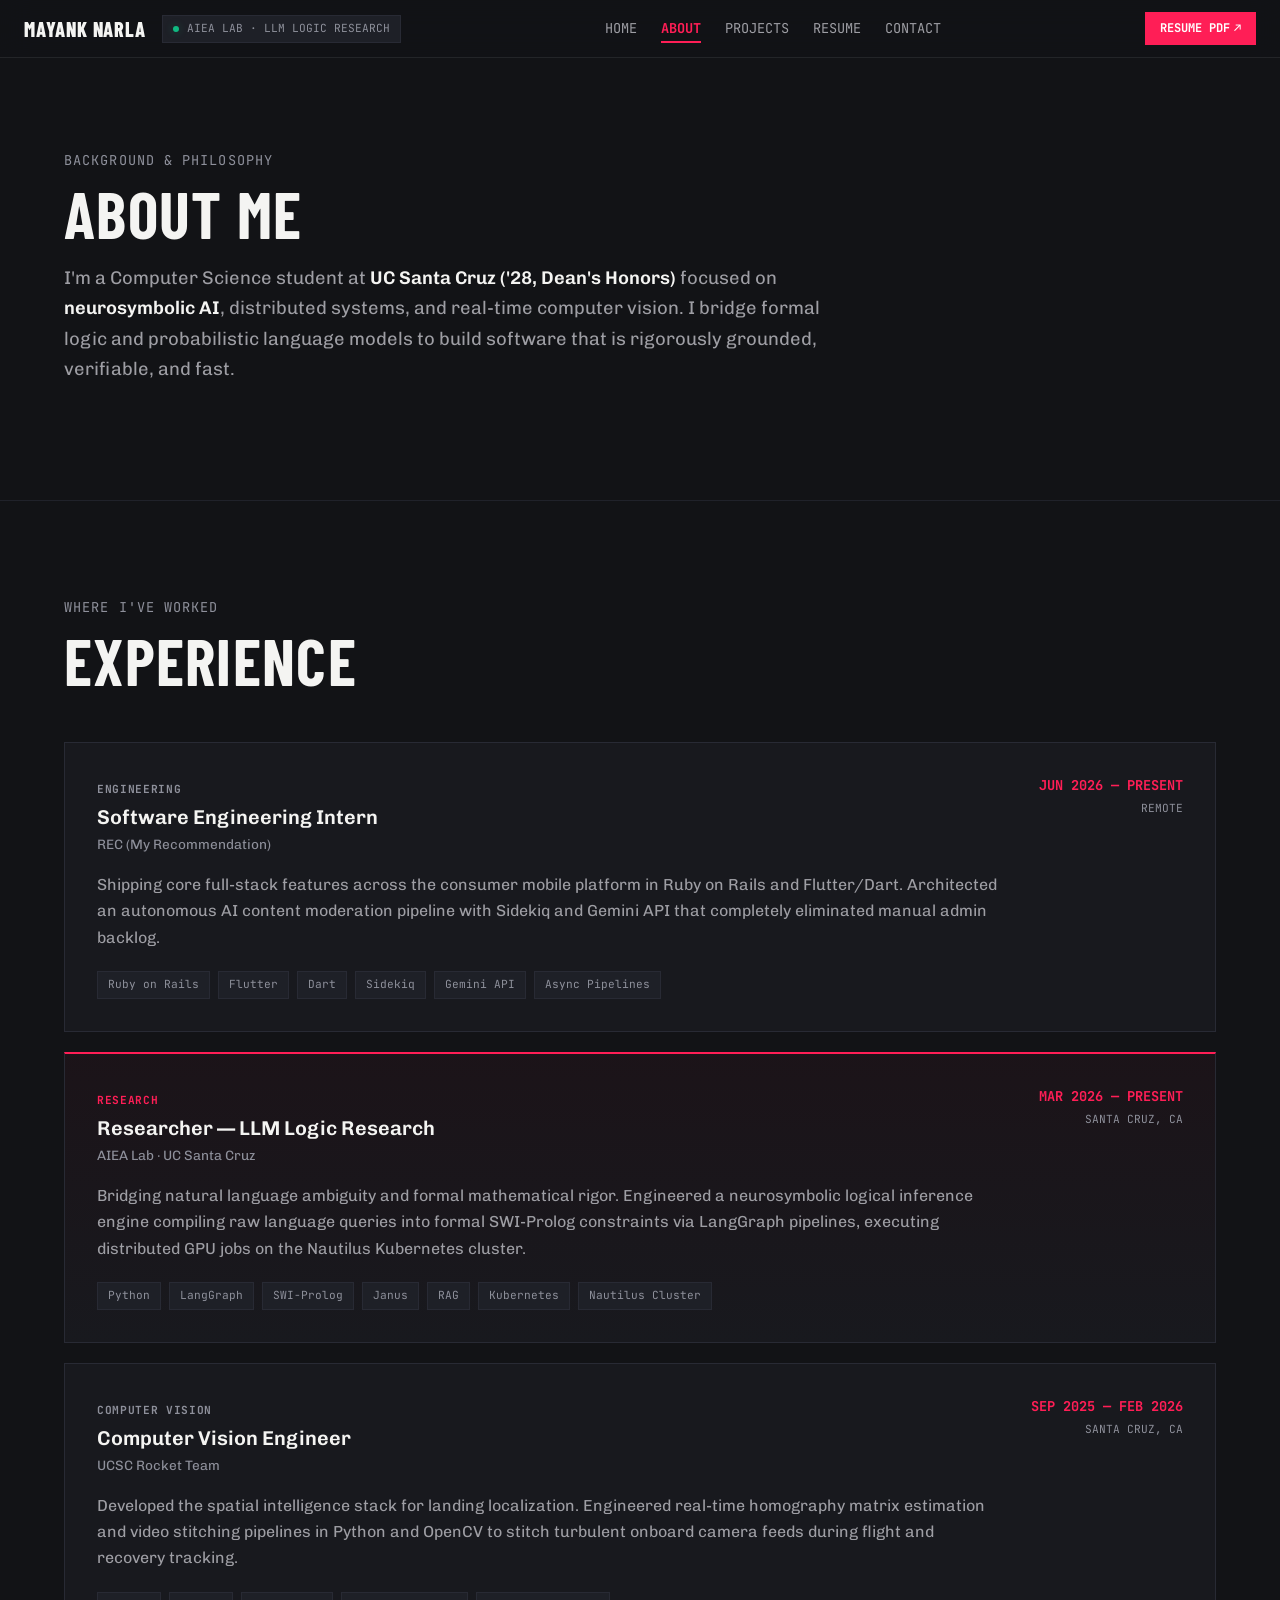
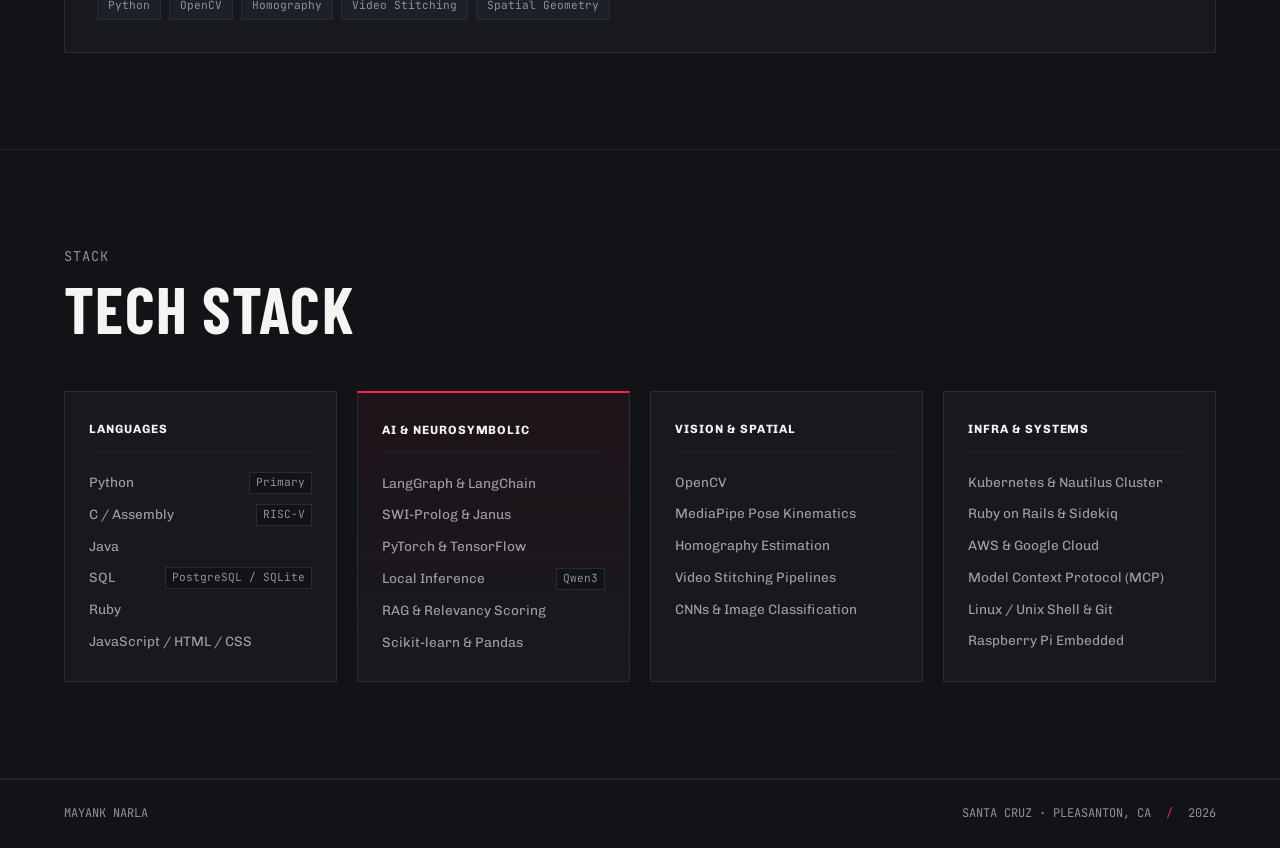
==== about.html @ db95101a "feat(navigation): implement smooth multi-page architecture with dedicated routes and transitions" ====
<!DOCTYPE html>
<html lang="en">
<head>
  <meta charset="UTF-8">
  <meta name="viewport" content="width=device-width, initial-scale=1.0">
  <title>About — Mayank Narla</title>
  <meta name="description" content="Background, engineering experience, and technical skills of Mayank Narla. UC Santa Cruz Computer Science researcher building neurosymbolic AI and systems.">
  <meta name="theme-color" content="#121316">
  
  <link rel="preconnect" href="https://fonts.googleapis.com">
  <link rel="preconnect" href="https://fonts.gstatic.com" crossorigin>
  <link href="https://fonts.googleapis.com/css2?family=Barlow+Condensed:ital,wght@0,600;0,700;0,800;0,900;1,700;1,800&family=Chivo:wght@300;400;500;600;700&family=JetBrains+Mono:wght@400;500;600;700&display=swap" rel="stylesheet">
  
  <link rel="stylesheet" href="css/main.css">
</head>
<body class="telemetry-theme">
  <!-- Custom Kinetic Cursor -->
  <div id="cursor-tracker" class="cursor-tracker" aria-hidden="true">
    <span class="cursor-crosshair">•</span>
    <span class="cursor-label"></span>
  </div>

  <!-- Header HUD -->
  <header id="telemetry-hud" class="telemetry-hud">
    <div class="hud-progress-line" id="scroll-progress-line"></div>
    <div class="hud-container">
      <div class="hud-left">
        <a href="index.html" class="hud-brand" aria-label="Mayank Narla Home">
          <span class="hud-name">MAYANK NARLA</span>
        </a>
        <div class="hud-status-badge">
          <span class="status-dot"></span>
          <span class="status-text">AIEA LAB · LLM LOGIC RESEARCH</span>
        </div>
      </div>

      <nav class="hud-nav" aria-label="Main Navigation">
        <a href="index.html" class="hud-link">HOME</a>
        <a href="about.html" class="hud-link active">ABOUT</a>
        <a href="projects.html" class="hud-link">PROJECTS</a>
        <a href="resume.html" class="hud-link">RESUME</a>
        <a href="contact.html" class="hud-link">CONTACT</a>
      </nav>

      <div class="hud-right">
        <a href="Mayank_Narla_Resume.pdf" target="_blank" rel="noopener noreferrer" class="hud-cta-btn" id="resume-quick-btn">
          RESUME PDF <span class="btn-arrow">↗</span>
        </a>
      </div>
    </div>
  </header>

  <main id="main-content">
    <!-- About Intro Section -->
    <section class="section hero-section">
      <div class="container">
        <div class="section-meta">
          <span class="section-category">BACKGROUND & PHILOSOPHY</span>
        </div>
        <h1 class="section-title">ABOUT ME</h1>
        <p class="hero-statement" style="max-width: 800px; margin-top: 16px;">
          I'm a Computer Science student at <strong>UC Santa Cruz ('28, Dean's Honors)</strong> focused on <strong>neurosymbolic AI</strong>, distributed systems, and real-time computer vision. I bridge formal logic and probabilistic language models to build software that is rigorously grounded, verifiable, and fast.
        </p>
      </div>
    </section>

    <!-- Experience Section -->
    <section class="section experience-section">
      <div class="container">
        <div class="section-header">
          <div class="section-meta">
            <span class="section-category">WHERE I'VE WORKED</span>
          </div>
          <h2 class="section-title">EXPERIENCE</h2>
        </div>

        <div class="experience-list">
          <!-- Item 1: REC -->
          <article class="exp-card">
            <div class="exp-header">
              <div class="exp-role-wrap">
                <span class="exp-tag">ENGINEERING</span>
                <h3 class="exp-role">Software Engineering Intern</h3>
                <div class="exp-company">REC (My Recommendation)</div>
              </div>
              <div class="exp-period">
                <span class="exp-date">JUN 2026 — PRESENT</span>
                <span class="exp-loc">REMOTE</span>
              </div>
            </div>
            <div class="exp-body">
              <p class="exp-human-summary">
                Shipping core full-stack features across the consumer mobile platform in Ruby on Rails and Flutter/Dart. Architected an autonomous AI content moderation pipeline with Sidekiq and Gemini API that completely eliminated manual admin backlog.
              </p>
              <div class="exp-stack">
                <span class="stack-badge">Ruby on Rails</span>
                <span class="stack-badge">Flutter</span>
                <span class="stack-badge">Dart</span>
                <span class="stack-badge">Sidekiq</span>
                <span class="stack-badge">Gemini API</span>
                <span class="stack-badge">Async Pipelines</span>
              </div>
            </div>
          </article>

          <!-- Item 2: AIEA Lab -->
          <article class="exp-card highlight-card">
            <div class="exp-header">
              <div class="exp-role-wrap">
                <span class="exp-tag accent-tag">RESEARCH</span>
                <h3 class="exp-role">Researcher — LLM Logic Research</h3>
                <div class="exp-company">AIEA Lab · UC Santa Cruz</div>
              </div>
              <div class="exp-period">
                <span class="exp-date">MAR 2026 — PRESENT</span>
                <span class="exp-loc">SANTA CRUZ, CA</span>
              </div>
            </div>
            <div class="exp-body">
              <p class="exp-human-summary">
                Bridging natural language ambiguity and formal mathematical rigor. Engineered a neurosymbolic logical inference engine compiling raw language queries into formal SWI-Prolog constraints via LangGraph pipelines, executing distributed GPU jobs on the Nautilus Kubernetes cluster.
              </p>
              <div class="exp-stack">
                <span class="stack-badge">Python</span>
                <span class="stack-badge">LangGraph</span>
                <span class="stack-badge">SWI-Prolog</span>
                <span class="stack-badge">Janus</span>
                <span class="stack-badge">RAG</span>
                <span class="stack-badge">Kubernetes</span>
                <span class="stack-badge">Nautilus Cluster</span>
              </div>
            </div>
          </article>

          <!-- Item 3: Rocket Team -->
          <article class="exp-card">
            <div class="exp-header">
              <div class="exp-role-wrap">
                <span class="exp-tag">COMPUTER VISION</span>
                <h3 class="exp-role">Computer Vision Engineer</h3>
                <div class="exp-company">UCSC Rocket Team</div>
              </div>
              <div class="exp-period">
                <span class="exp-date">SEP 2025 — FEB 2026</span>
                <span class="exp-loc">SANTA CRUZ, CA</span>
              </div>
            </div>
            <div class="exp-body">
              <p class="exp-human-summary">
                Developed the spatial intelligence stack for landing localization. Engineered real-time homography matrix estimation and video stitching pipelines in Python and OpenCV to stitch turbulent onboard camera feeds during flight and recovery tracking.
              </p>
              <div class="exp-stack">
                <span class="stack-badge">Python</span>
                <span class="stack-badge">OpenCV</span>
                <span class="stack-badge">Homography</span>
                <span class="stack-badge">Video Stitching</span>
                <span class="stack-badge">Spatial Geometry</span>
              </div>
            </div>
          </article>
        </div>
      </div>
    </section>

    <!-- Tech Stack Section -->
    <section class="section skills-section">
      <div class="container">
        <div class="section-header">
          <div class="section-meta">
            <span class="section-category">STACK</span>
          </div>
          <h2 class="section-title">TECH STACK</h2>
        </div>

        <div class="skills-matrix-grid">
          <!-- Col 1: Core Languages -->
          <div class="matrix-card">
            <div class="matrix-card-header">
              <h3>LANGUAGES</h3>
            </div>
            <ul class="matrix-list">
              <li>Python <span class="skill-lvl">Primary</span></li>
              <li>C / Assembly <span class="skill-lvl">RISC-V</span></li>
              <li>Java</li>
              <li>SQL <span class="skill-lvl">PostgreSQL / SQLite</span></li>
              <li>Ruby</li>
              <li>JavaScript / HTML / CSS</li>
            </ul>
          </div>

          <!-- Col 2: AI, Logic & Agents -->
          <div class="matrix-card highlight-matrix">
            <div class="matrix-card-header">
              <h3>AI & NEUROSYMBOLIC</h3>
            </div>
            <ul class="matrix-list">
              <li>LangGraph & LangChain</li>
              <li>SWI-Prolog & Janus</li>
              <li>PyTorch & TensorFlow</li>
              <li>Local Inference <span class="skill-lvl">Qwen3</span></li>
              <li>RAG & Relevancy Scoring</li>
              <li>Scikit-learn & Pandas</li>
            </ul>
          </div>

          <!-- Col 3: Vision & Spatial -->
          <div class="matrix-card">
            <div class="matrix-card-header">
              <h3>VISION & SPATIAL</h3>
            </div>
            <ul class="matrix-list">
              <li>OpenCV</li>
              <li>MediaPipe Pose Kinematics</li>
              <li>Homography Estimation</li>
              <li>Video Stitching Pipelines</li>
              <li>CNNs & Image Classification</li>
            </ul>
          </div>

          <!-- Col 4: Infra & Distributed Systems -->
          <div class="matrix-card">
            <div class="matrix-card-header">
              <h3>INFRA & SYSTEMS</h3>
            </div>
            <ul class="matrix-list">
              <li>Kubernetes & Nautilus Cluster</li>
              <li>Ruby on Rails & Sidekiq</li>
              <li>AWS & Google Cloud</li>
              <li>Model Context Protocol (MCP)</li>
              <li>Linux / Unix Shell & Git</li>
              <li>Raspberry Pi Embedded</li>
            </ul>
          </div>
        </div>
      </div>
    </section>
  </main>

  <!-- Footer -->
  <footer class="hud-footer">
    <div class="container footer-content">
      <div class="footer-left">
        <span>MAYANK NARLA</span>
      </div>
      <div class="footer-right">
        <span>SANTA CRUZ · PLEASANTON, CA</span>
        <span class="footer-sep">/</span>
        <span>2026</span>
      </div>
    </div>
  </footer>

  <script type="module" src="js/main.js"></script>
</body>
</html>
---- css/main.css ----
/* ==========================================================================
   MAIN STYLESHEET ENTRY POINT
   Aggregates modular subsystems
   ========================================================================== */

@import url('variables.css');
@import url('base.css');
@import url('hud.css');
@import url('components.css');
@import url('sections.css');
@import url('responsive.css');
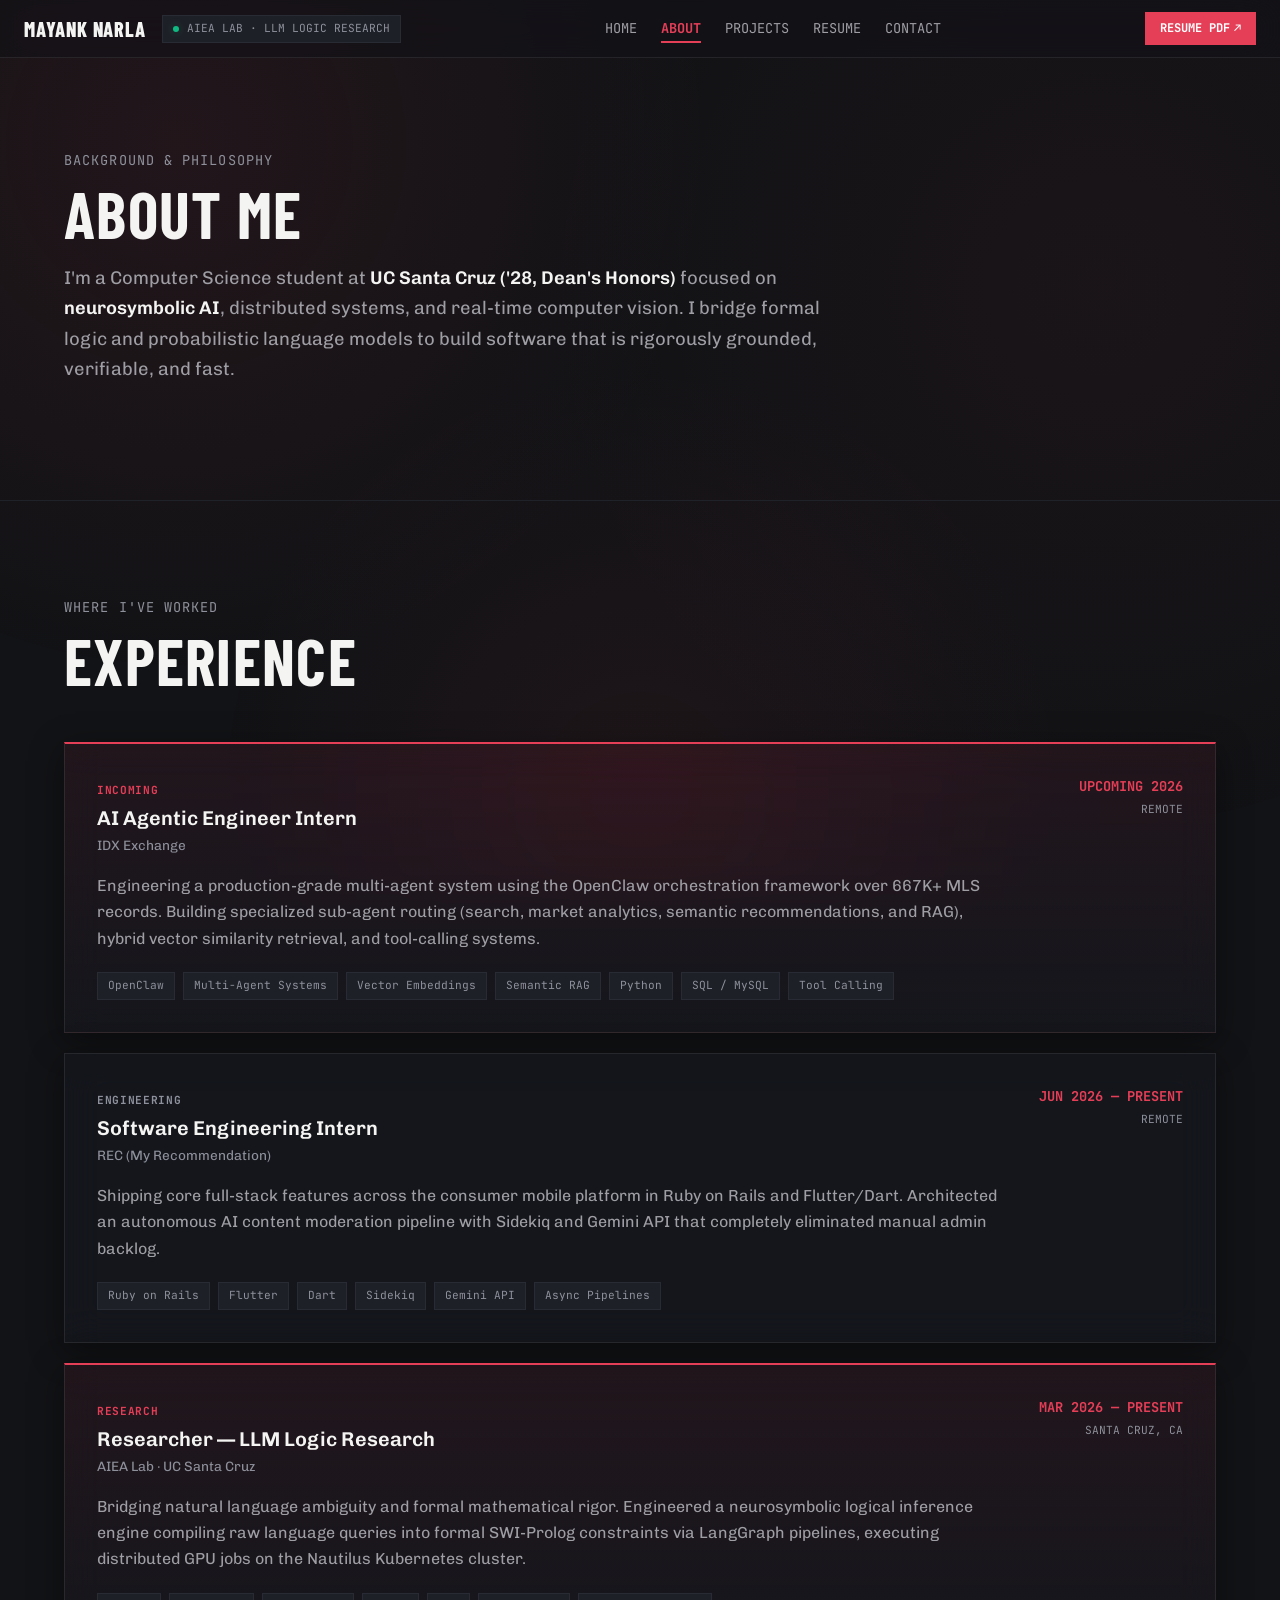
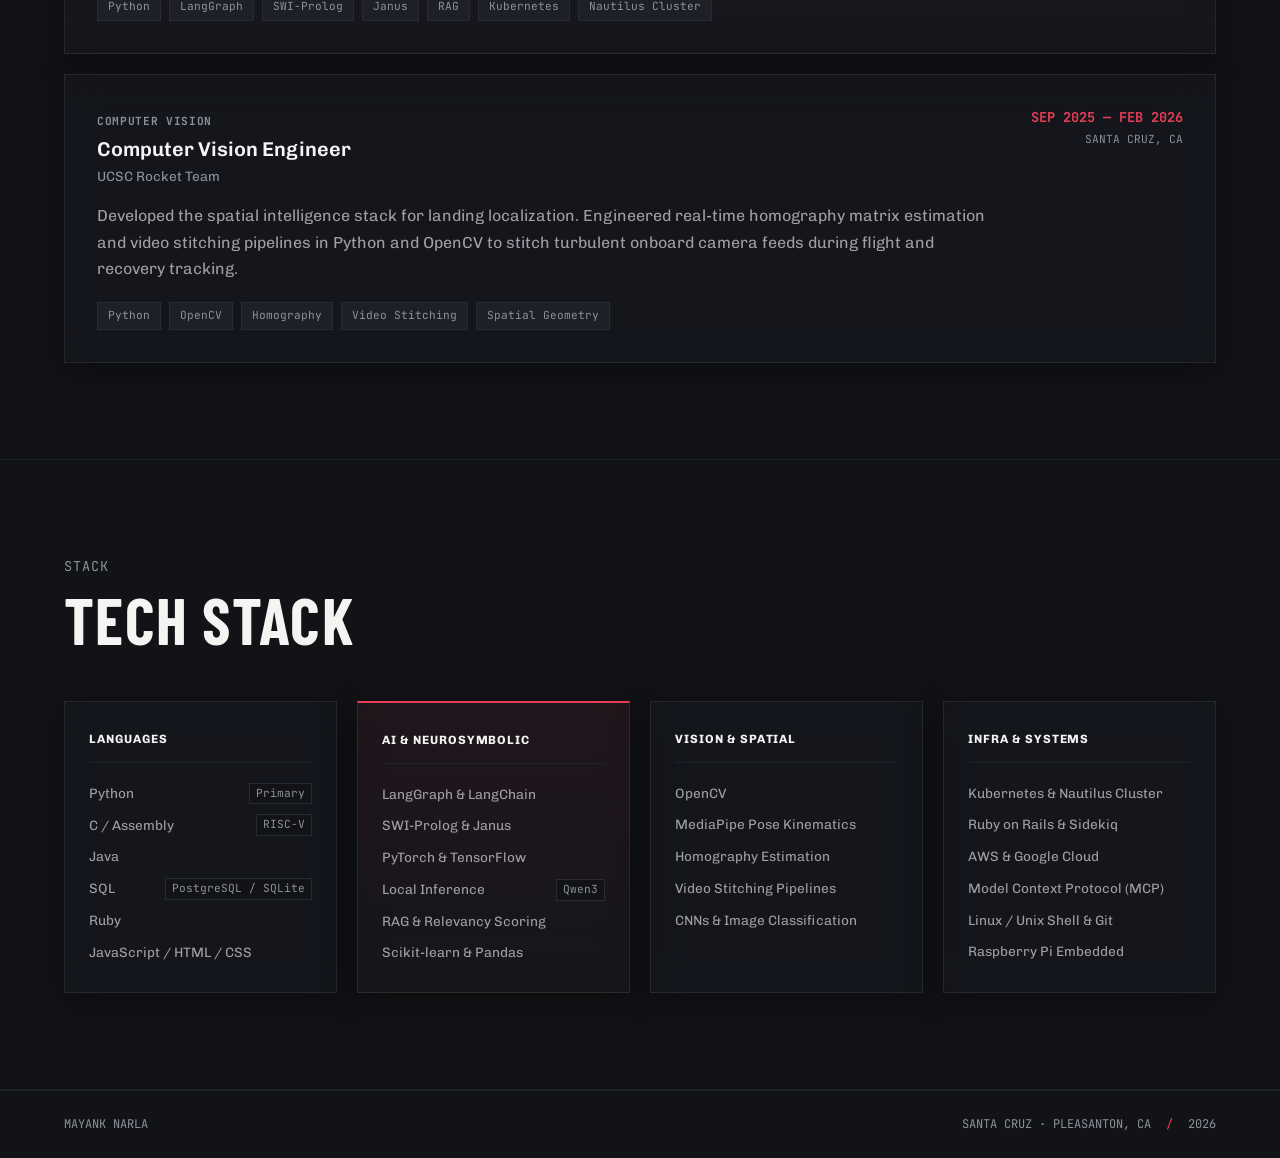
==== commit 0ca4b417: "feat(experience): add IDXExchange Agentic AI Engineer role and update ticker concepts" ====
--- a/about.html
+++ b/about.html
@@ -75,6 +75,35 @@
         </div>
 
         <div class="experience-list">
+          <!-- Item 0: IDX Exchange -->
+          <article class="exp-card highlight-card">
+            <div class="exp-header">
+              <div class="exp-role-wrap">
+                <span class="exp-tag accent-tag">INCOMING</span>
+                <h3 class="exp-role">AI Agentic Engineer Intern</h3>
+                <div class="exp-company">IDX Exchange</div>
+              </div>
+              <div class="exp-period">
+                <span class="exp-date">UPCOMING 2026</span>
+                <span class="exp-loc">REMOTE</span>
+              </div>
+            </div>
+            <div class="exp-body">
+              <p class="exp-human-summary">
+                Engineering a production-grade multi-agent system using the OpenClaw orchestration framework over 667K+ MLS records. Building specialized sub-agent routing (search, market analytics, semantic recommendations, and RAG), hybrid vector similarity retrieval, and tool-calling systems.
+              </p>
+              <div class="exp-stack">
+                <span class="stack-badge">OpenClaw</span>
+                <span class="stack-badge">Multi-Agent Systems</span>
+                <span class="stack-badge">Vector Embeddings</span>
+                <span class="stack-badge">Semantic RAG</span>
+                <span class="stack-badge">Python</span>
+                <span class="stack-badge">SQL / MySQL</span>
+                <span class="stack-badge">Tool Calling</span>
+              </div>
+            </div>
+          </article>
+
           <!-- Item 1: REC -->
           <article class="exp-card">
             <div class="exp-header">
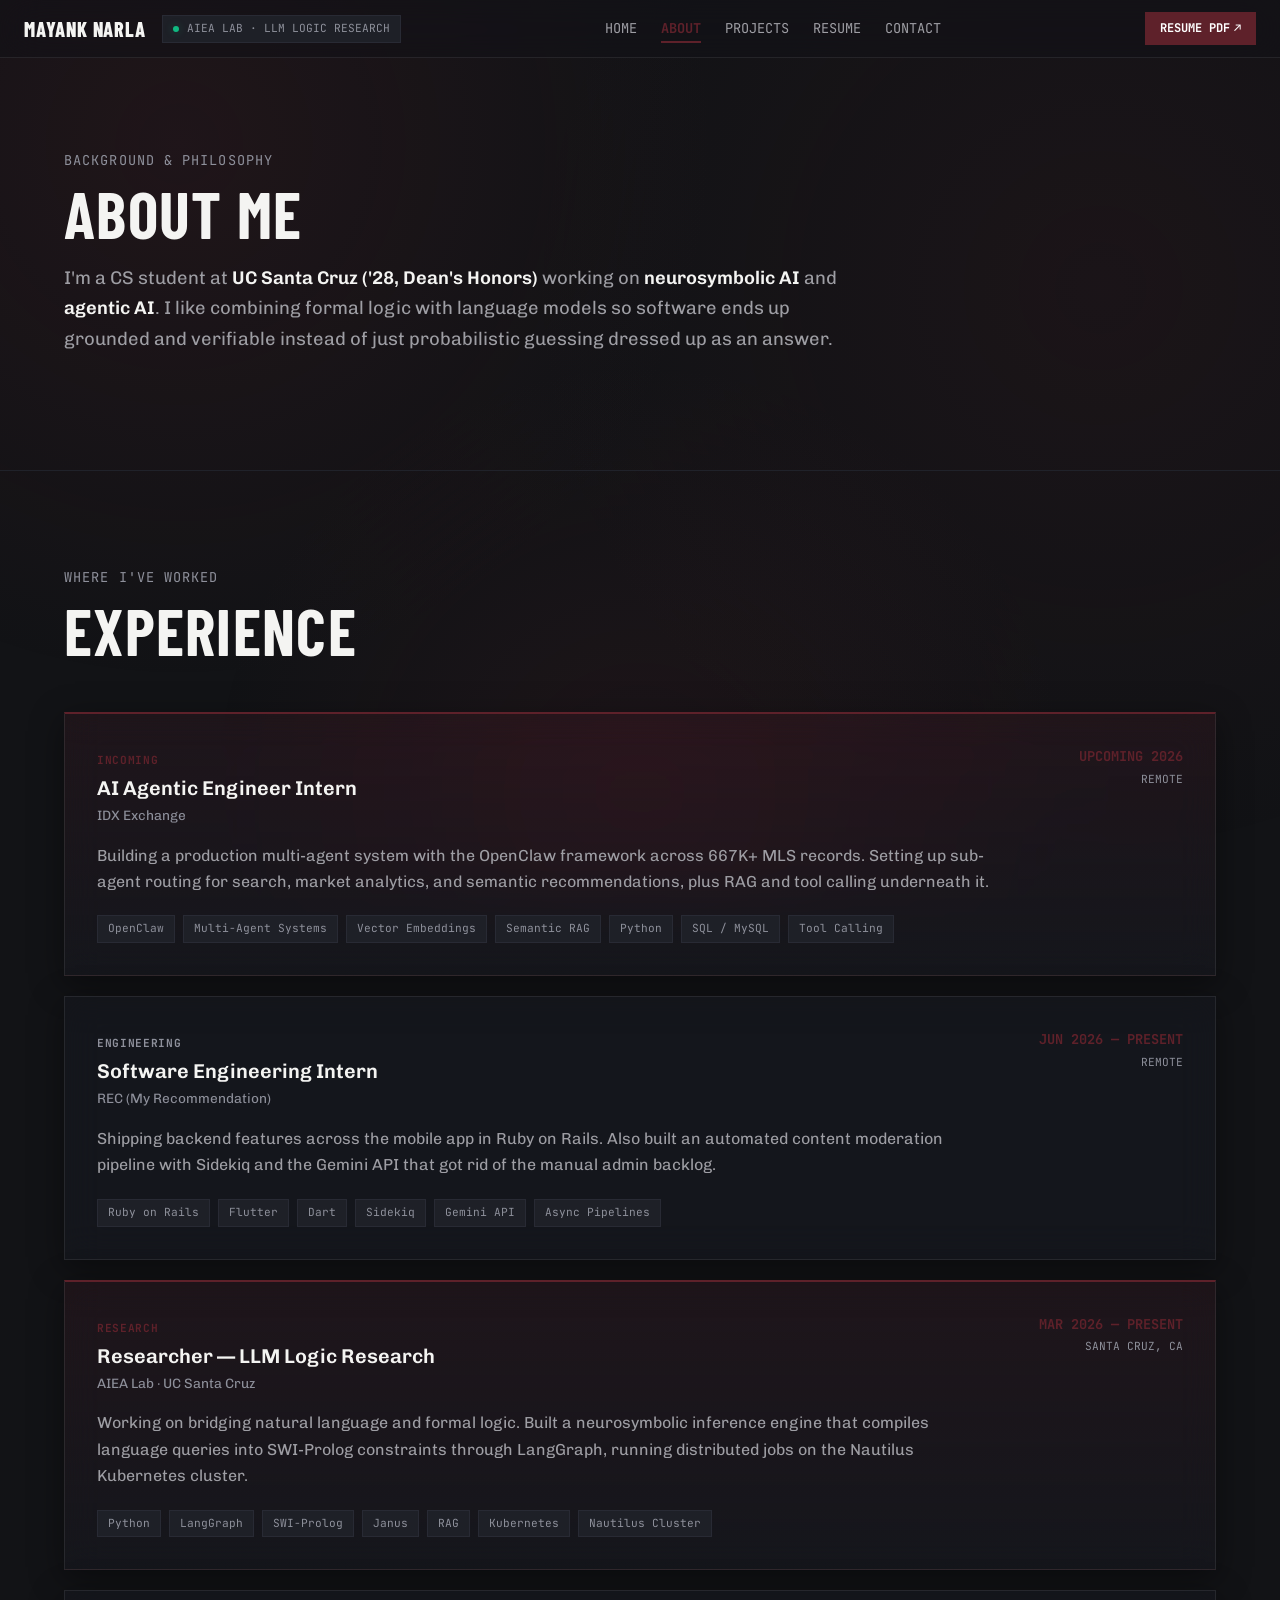
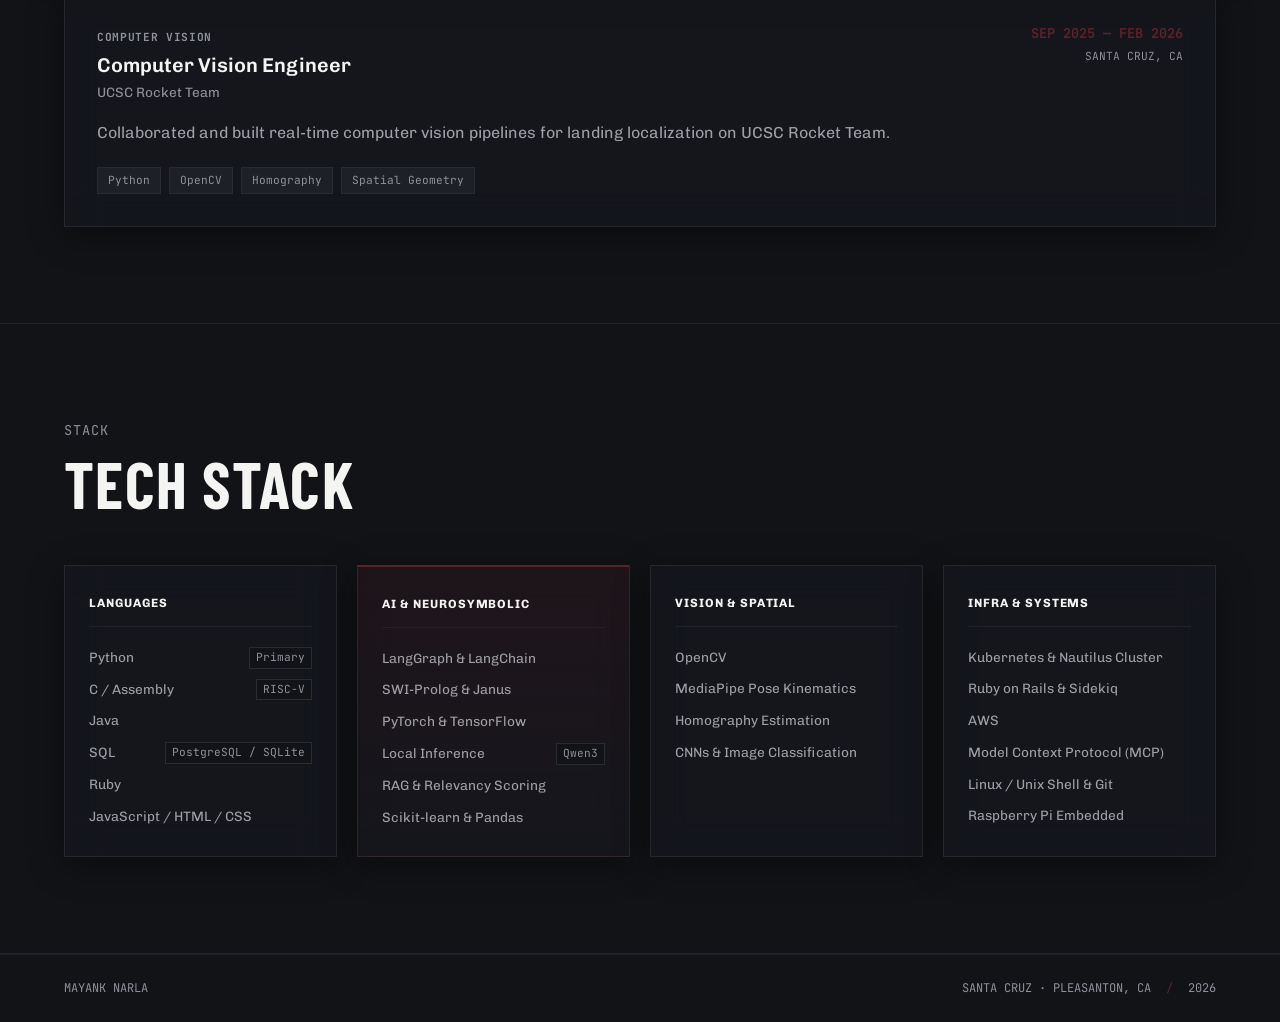
==== commit f0ed3ce8: "updating descriptions" ====
--- a/about.html
+++ b/about.html
@@ -59,7 +59,7 @@
         </div>
         <h1 class="section-title">ABOUT ME</h1>
         <p class="hero-statement" style="max-width: 800px; margin-top: 16px;">
-          I'm a Computer Science student at <strong>UC Santa Cruz ('28, Dean's Honors)</strong> focused on <strong>neurosymbolic AI</strong>, distributed systems, and real-time computer vision. I bridge formal logic and probabilistic language models to build software that is rigorously grounded, verifiable, and fast.
+          I'm a CS student at <strong>UC Santa Cruz ('28, Dean's Honors)</strong> working on <strong>neurosymbolic AI</strong> and <strong>agentic AI</strong>. I like combining formal logic with language models so software ends up grounded and verifiable instead of just probabilistic guessing dressed up as an answer.
         </p>
       </div>
     </section>
@@ -90,7 +90,7 @@
             </div>
             <div class="exp-body">
               <p class="exp-human-summary">
-                Engineering a production-grade multi-agent system using the OpenClaw orchestration framework over 667K+ MLS records. Building specialized sub-agent routing (search, market analytics, semantic recommendations, and RAG), hybrid vector similarity retrieval, and tool-calling systems.
+                Building a production multi-agent system with the OpenClaw framework across 667K+ MLS records. Setting up sub-agent routing for search, market analytics, and semantic recommendations, plus RAG and tool calling underneath it.
               </p>
               <div class="exp-stack">
                 <span class="stack-badge">OpenClaw</span>
@@ -119,7 +119,7 @@
             </div>
             <div class="exp-body">
               <p class="exp-human-summary">
-                Shipping core full-stack features across the consumer mobile platform in Ruby on Rails and Flutter/Dart. Architected an autonomous AI content moderation pipeline with Sidekiq and Gemini API that completely eliminated manual admin backlog.
+                Shipping backend features across the mobile app in Ruby on Rails. Also built an automated content moderation pipeline with Sidekiq and the Gemini API that got rid of the manual admin backlog.
               </p>
               <div class="exp-stack">
                 <span class="stack-badge">Ruby on Rails</span>
@@ -147,7 +147,7 @@
             </div>
             <div class="exp-body">
               <p class="exp-human-summary">
-                Bridging natural language ambiguity and formal mathematical rigor. Engineered a neurosymbolic logical inference engine compiling raw language queries into formal SWI-Prolog constraints via LangGraph pipelines, executing distributed GPU jobs on the Nautilus Kubernetes cluster.
+                Working on bridging natural language and formal logic. Built a neurosymbolic inference engine that compiles language queries into SWI-Prolog constraints through LangGraph, running distributed jobs on the Nautilus Kubernetes cluster.
               </p>
               <div class="exp-stack">
                 <span class="stack-badge">Python</span>
@@ -176,13 +176,12 @@
             </div>
             <div class="exp-body">
               <p class="exp-human-summary">
-                Developed the spatial intelligence stack for landing localization. Engineered real-time homography matrix estimation and video stitching pipelines in Python and OpenCV to stitch turbulent onboard camera feeds during flight and recovery tracking.
+                Collaborated and built real-time computer vision pipelines for landing localization on UCSC Rocket Team.
               </p>
               <div class="exp-stack">
                 <span class="stack-badge">Python</span>
                 <span class="stack-badge">OpenCV</span>
                 <span class="stack-badge">Homography</span>
-                <span class="stack-badge">Video Stitching</span>
                 <span class="stack-badge">Spatial Geometry</span>
               </div>
             </div>
@@ -241,7 +240,6 @@
               <li>OpenCV</li>
               <li>MediaPipe Pose Kinematics</li>
               <li>Homography Estimation</li>
-              <li>Video Stitching Pipelines</li>
               <li>CNNs & Image Classification</li>
             </ul>
           </div>
@@ -254,7 +252,7 @@
             <ul class="matrix-list">
               <li>Kubernetes & Nautilus Cluster</li>
               <li>Ruby on Rails & Sidekiq</li>
-              <li>AWS & Google Cloud</li>
+              <li>AWS</li>
               <li>Model Context Protocol (MCP)</li>
               <li>Linux / Unix Shell & Git</li>
               <li>Raspberry Pi Embedded</li>
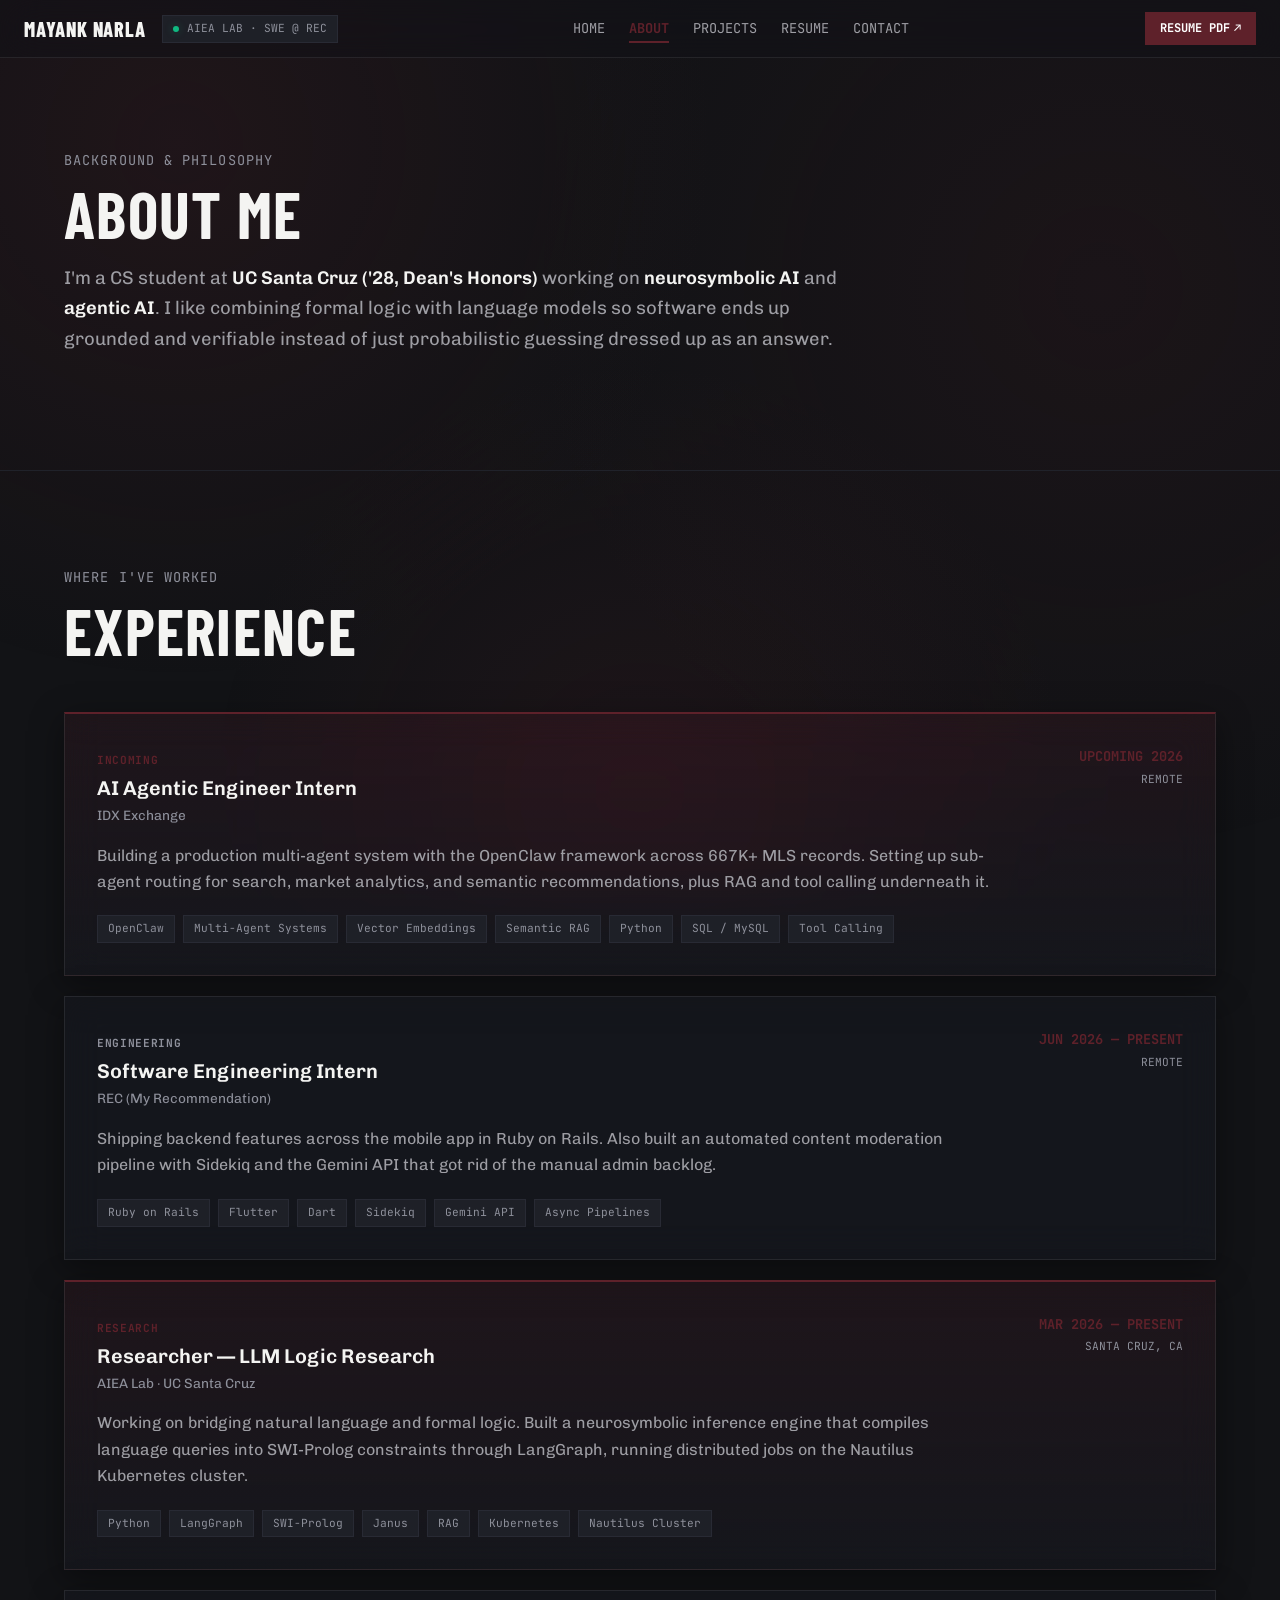
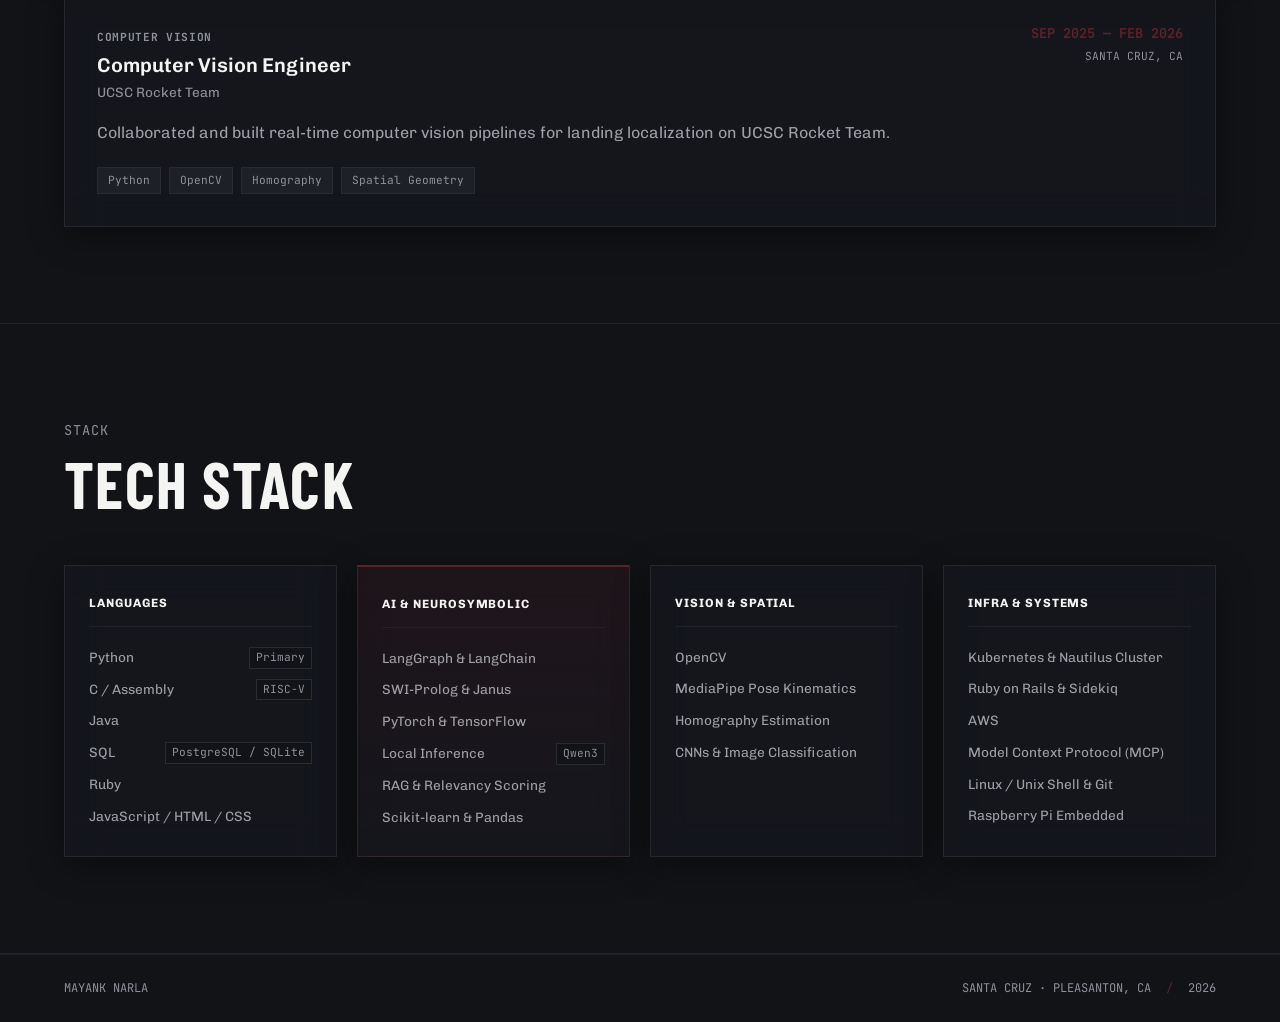
==== commit 2583e825: "update to all pages" ====
--- a/about.html
+++ b/about.html
@@ -30,7 +30,7 @@
         </a>
         <div class="hud-status-badge">
           <span class="status-dot"></span>
-          <span class="status-text">AIEA LAB · LLM LOGIC RESEARCH</span>
+          <span class="status-text">AIEA LAB · SWE @ REC</span>
         </div>
       </div>
 
@@ -43,7 +43,7 @@
       </nav>
 
       <div class="hud-right">
-        <a href="Mayank_Narla_Resume.pdf" target="_blank" rel="noopener noreferrer" class="hud-cta-btn" id="resume-quick-btn">
+        <a href="https://docs.google.com/document/d/1VMB0v6blI8CmburpSPeXPt6Zx6mSeD_giCl_SmK9u-k/export?format=pdf" target="_blank" rel="noopener noreferrer" class="hud-cta-btn" id="resume-quick-btn">
           RESUME PDF <span class="btn-arrow">↗</span>
         </a>
       </div>
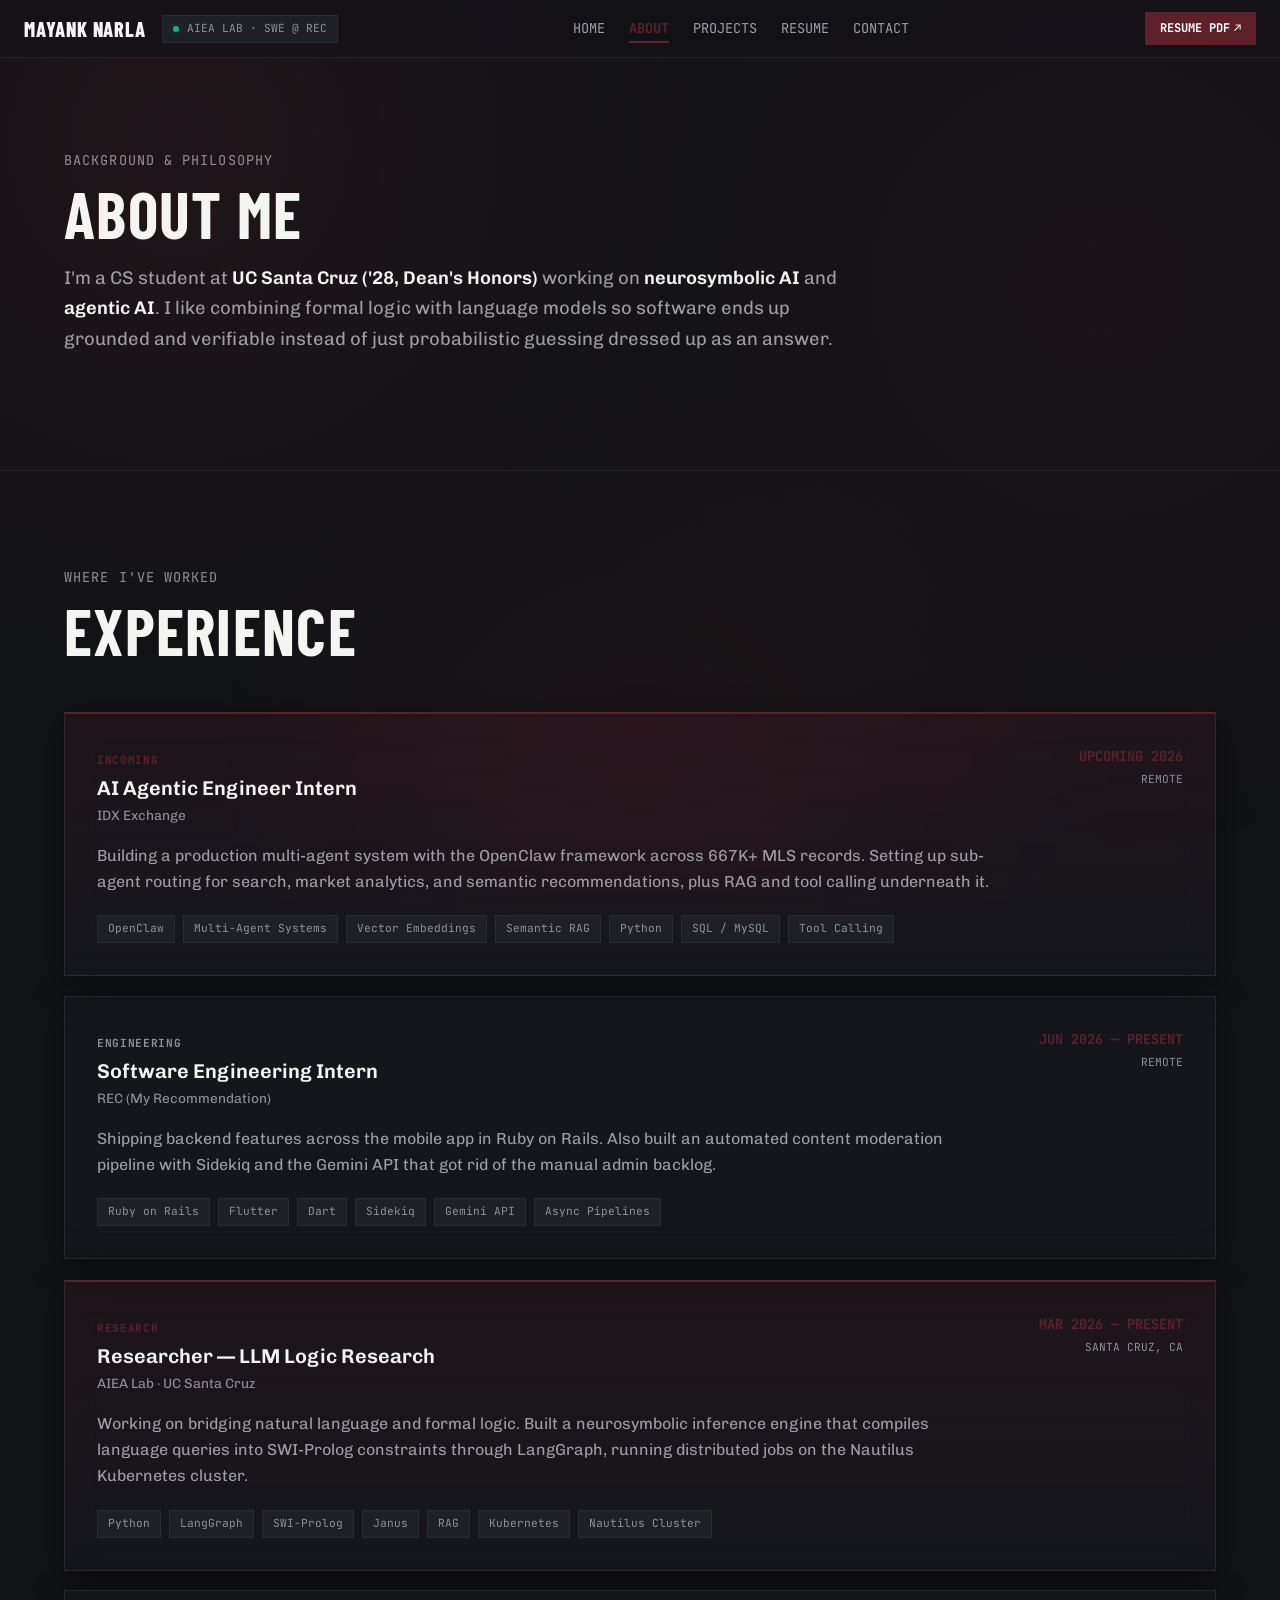
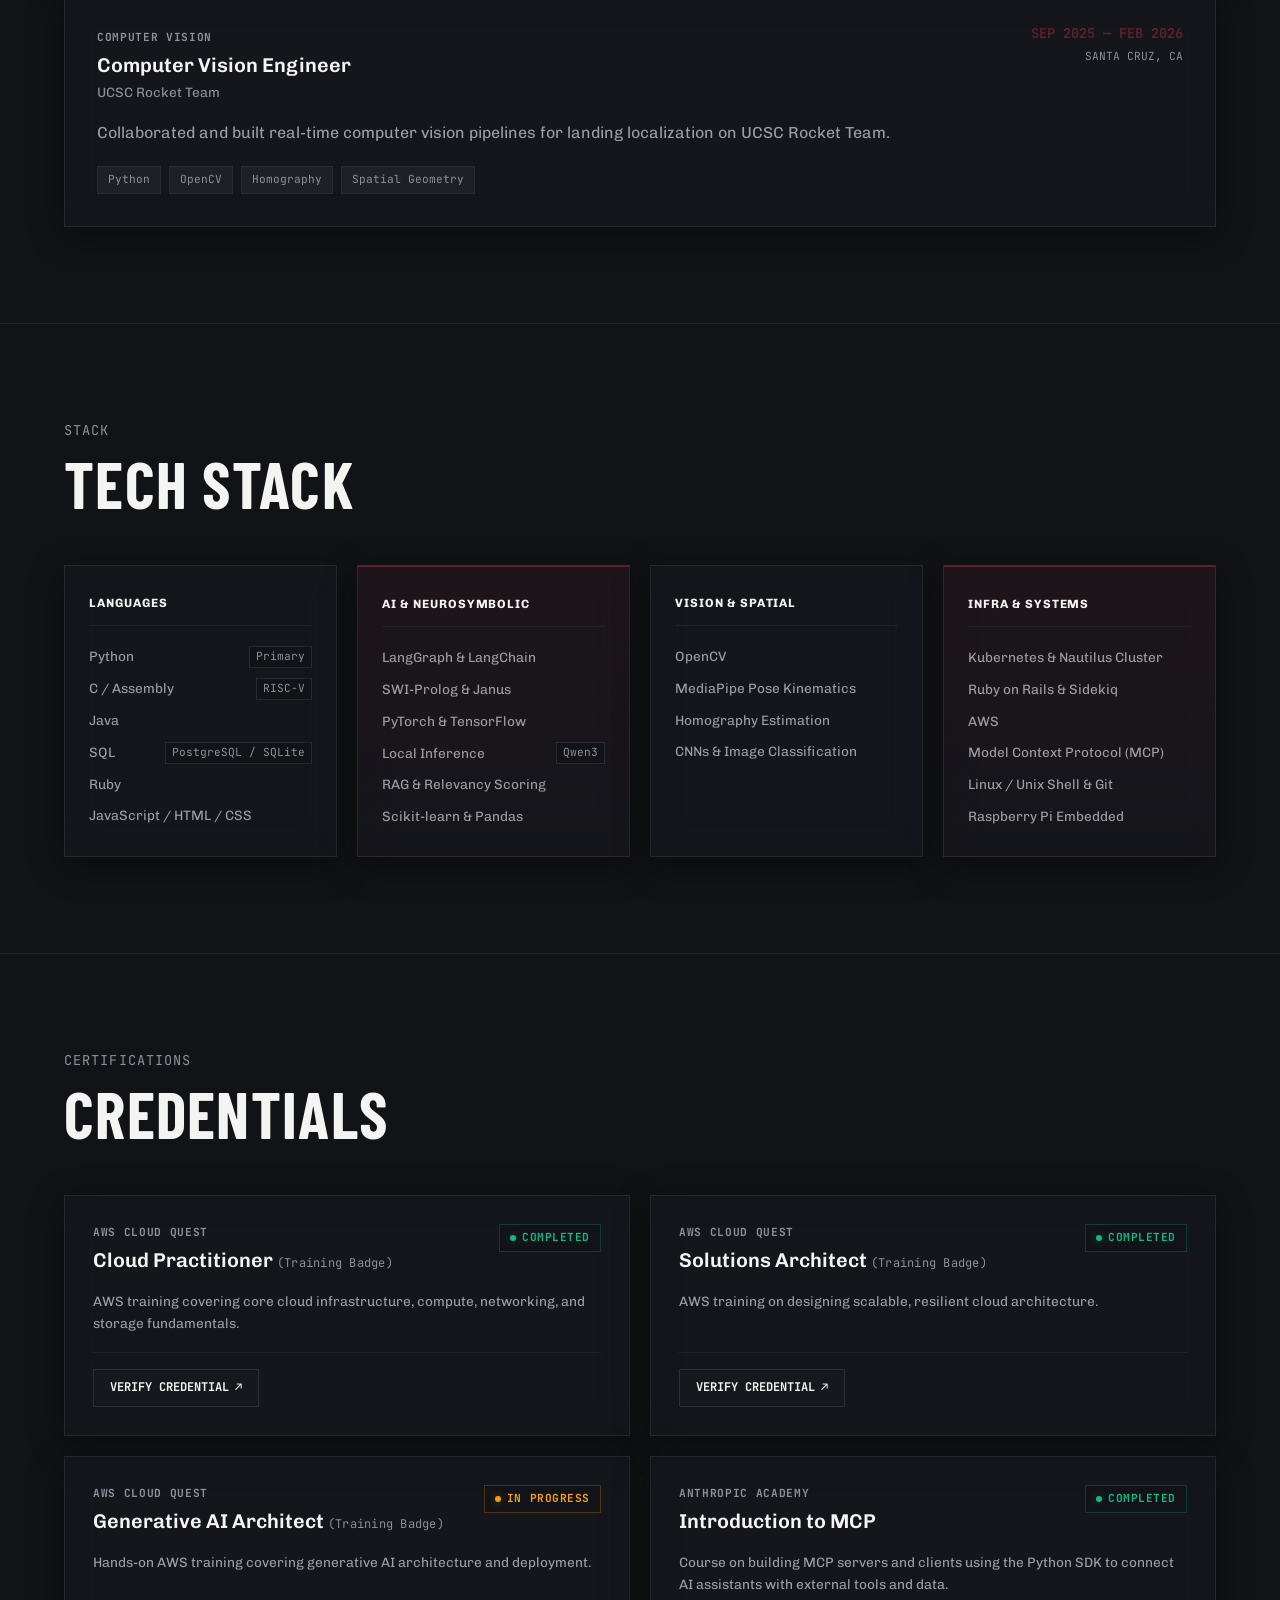
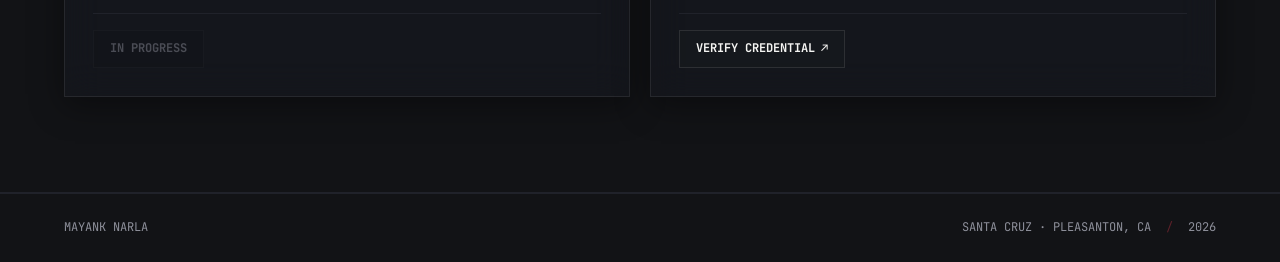
==== commit e3f5df23: "adding credentials" ====
--- a/about.html
+++ b/about.html
@@ -245,7 +245,7 @@
           </div>
 
           <!-- Col 4: Infra & Distributed Systems -->
-          <div class="matrix-card">
+          <div class="matrix-card highlight-matrix">
             <div class="matrix-card-header">
               <h3>INFRA & SYSTEMS</h3>
             </div>
@@ -261,6 +261,111 @@
         </div>
       </div>
     </section>
+
+    <!-- Credentials Section -->
+    <section class="section credentials-section">
+      <div class="container">
+        <div class="section-header">
+          <div class="section-meta">
+            <span class="section-category">CERTIFICATIONS</span>
+          </div>
+          <h2 class="section-title">CREDENTIALS</h2>
+        </div>
+
+        <div class="credentials-grid">
+          <!-- Card 1: AWS Cloud Quest — Cloud Practitioner -->
+          <article class="credential-card">
+            <div class="cred-header">
+              <div class="cred-issuer-wrap">
+                <span class="cred-tag">AWS CLOUD QUEST</span>
+                <h3 class="cred-name">Cloud Practitioner <span class="cred-badge-type">(Training Badge)</span></h3>
+              </div>
+              <div class="cred-status status-completed">
+                <span class="status-dot"></span>
+                <span class="status-text">COMPLETED</span>
+              </div>
+            </div>
+            <p class="cred-desc">
+              AWS training covering core cloud infrastructure, compute, networking, and storage fundamentals.
+            </p>
+            <div class="cred-footer">
+              <a href="https://www.credly.com/badges/9591a91b-a679-4a58-b6a4-cde7c4341c90/linked_in_profile" target="_blank" rel="noopener noreferrer" class="cred-verify-btn">
+                <span>VERIFY CREDENTIAL</span>
+                <span class="btn-arrow">↗</span>
+              </a>
+            </div>
+          </article>
+
+          <!-- Card 2: AWS Cloud Quest — Solutions Architect -->
+          <article class="credential-card">
+            <div class="cred-header">
+              <div class="cred-issuer-wrap">
+                <span class="cred-tag">AWS CLOUD QUEST</span>
+                <h3 class="cred-name">Solutions Architect <span class="cred-badge-type">(Training Badge)</span></h3>
+              </div>
+              <div class="cred-status status-completed">
+                <span class="status-dot"></span>
+                <span class="status-text">COMPLETED</span>
+              </div>
+            </div>
+            <p class="cred-desc">
+              AWS training on designing scalable, resilient cloud architecture.
+            </p>
+            <div class="cred-footer">
+              <a href="https://www.credly.com/badges/79fa718d-b05f-4d22-ae2e-3b1b21eead10/linked_in_profile" target="_blank" rel="noopener noreferrer" class="cred-verify-btn">
+                <span>VERIFY CREDENTIAL</span>
+                <span class="btn-arrow">↗</span>
+              </a>
+            </div>
+          </article>
+
+          <!-- Card 3: AWS Cloud Quest — Generative AI Architect -->
+          <article class="credential-card">
+            <div class="cred-header">
+              <div class="cred-issuer-wrap">
+                <span class="cred-tag">AWS CLOUD QUEST</span>
+                <h3 class="cred-name">Generative AI Architect <span class="cred-badge-type">(Training Badge)</span></h3>
+              </div>
+              <div class="cred-status status-progress">
+                <span class="status-dot-amber"></span>
+                <span class="status-text">IN PROGRESS</span>
+              </div>
+            </div>
+            <p class="cred-desc">
+              Hands-on AWS training covering generative AI architecture and deployment.
+            </p>
+            <div class="cred-footer">
+              <span class="cred-verify-btn is-disabled" aria-disabled="true">
+                <span>IN PROGRESS</span>
+              </span>
+            </div>
+          </article>
+
+          <!-- Card 4: Anthropic Academy — Introduction to MCP -->
+          <article class="credential-card highlight-card">
+            <div class="cred-header">
+              <div class="cred-issuer-wrap">
+                <span class="cred-tag accent-tag">ANTHROPIC ACADEMY</span>
+                <h3 class="cred-name">Introduction to MCP</h3>
+              </div>
+              <div class="cred-status status-completed">
+                <span class="status-dot"></span>
+                <span class="status-text">COMPLETED</span>
+              </div>
+            </div>
+            <p class="cred-desc">
+              Course on building MCP servers and clients using the Python SDK to connect AI assistants with external tools and data.
+            </p>
+            <div class="cred-footer">
+              <a href="https://verify.skilljar.com/c/ec3ixjprjrkw" target="_blank" rel="noopener noreferrer" class="cred-verify-btn">
+                <span>VERIFY CREDENTIAL</span>
+                <span class="btn-arrow">↗</span>
+              </a>
+            </div>
+          </article>
+        </div>
+      </div>
+    </section>
   </main>
 
   <!-- Footer -->
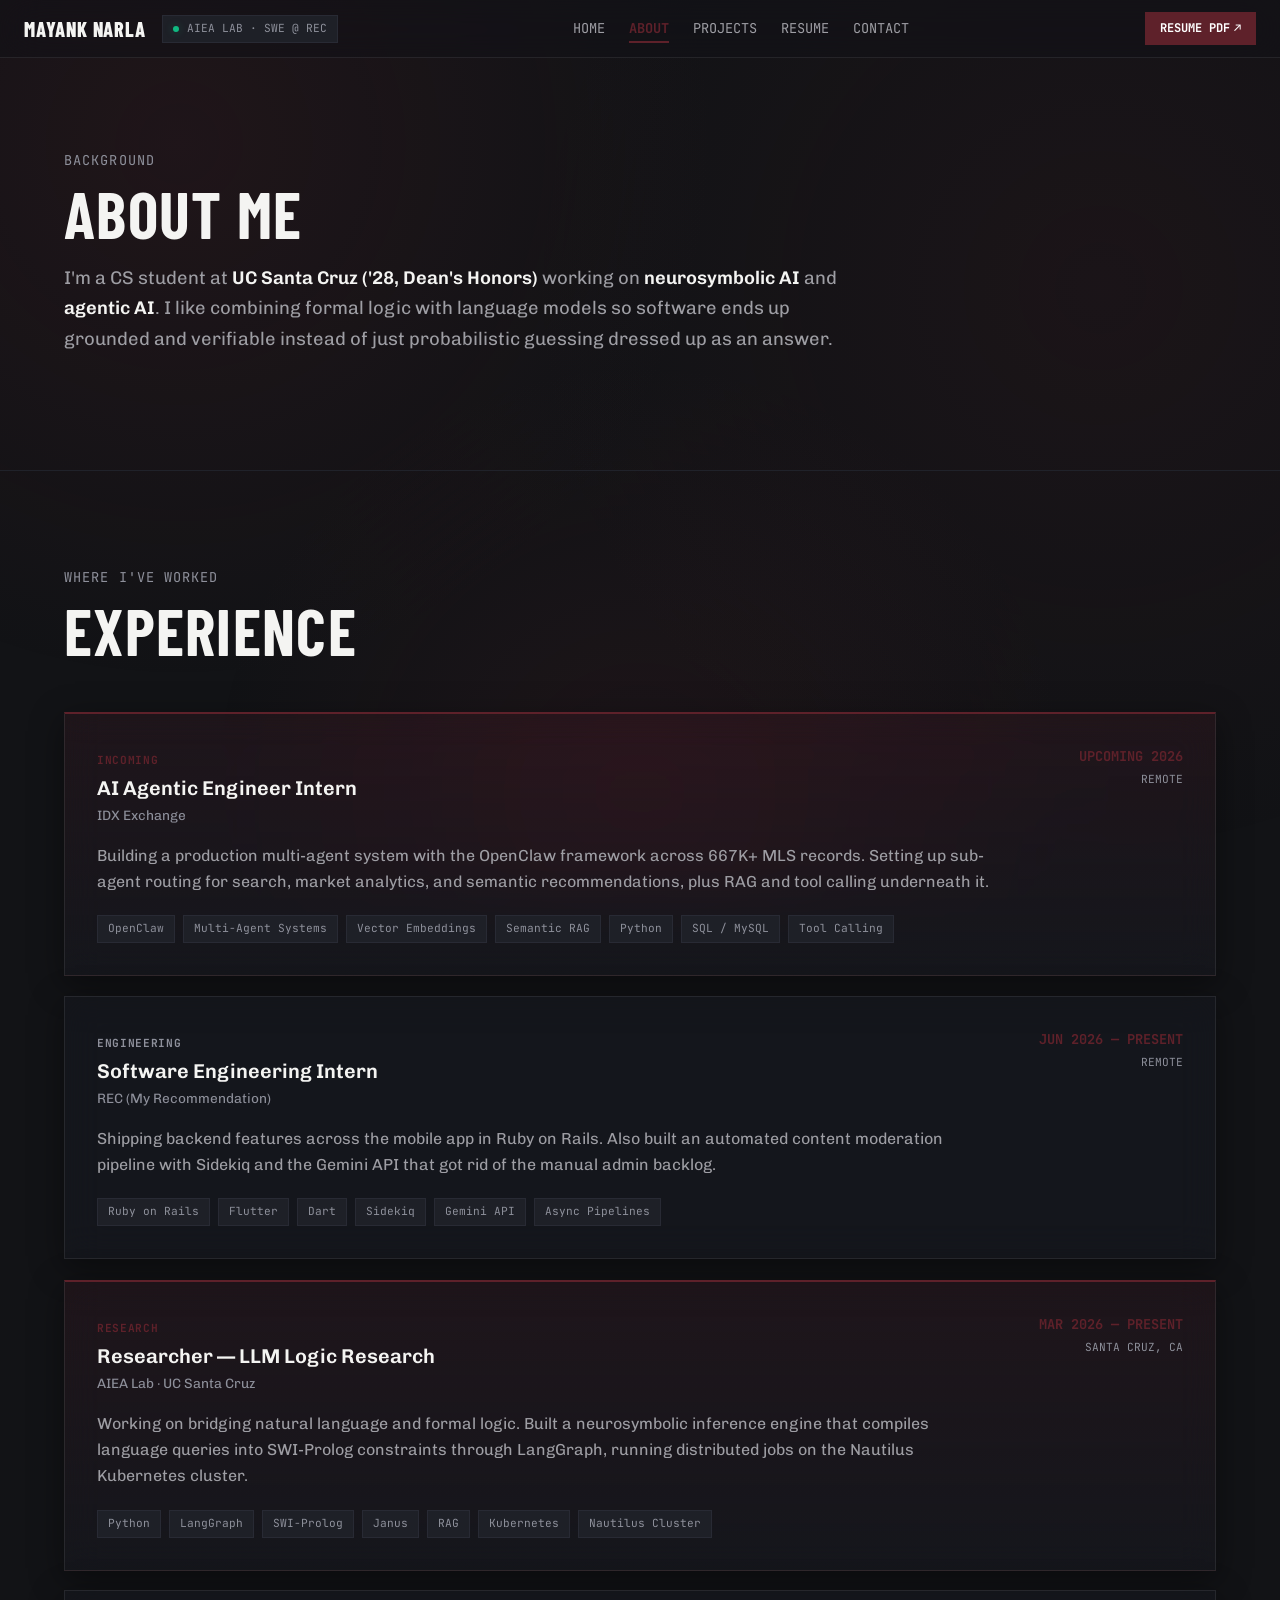
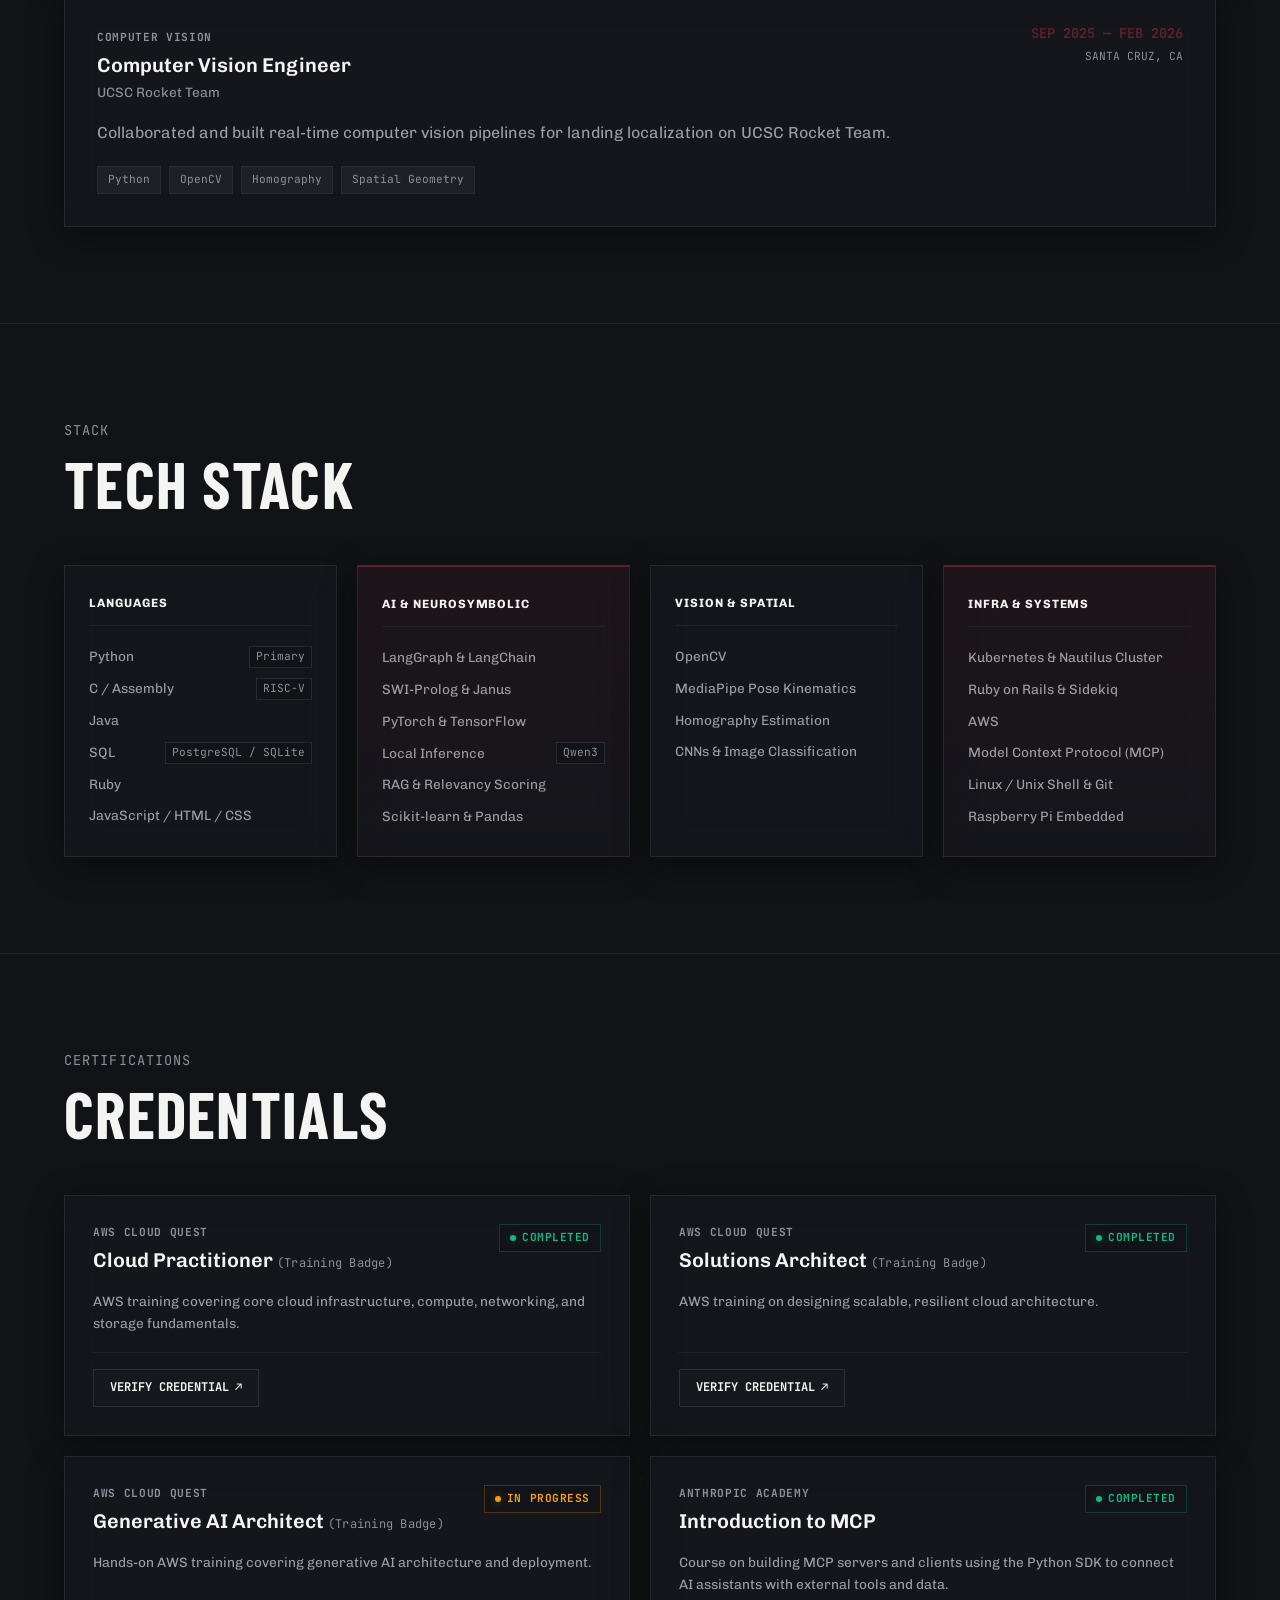
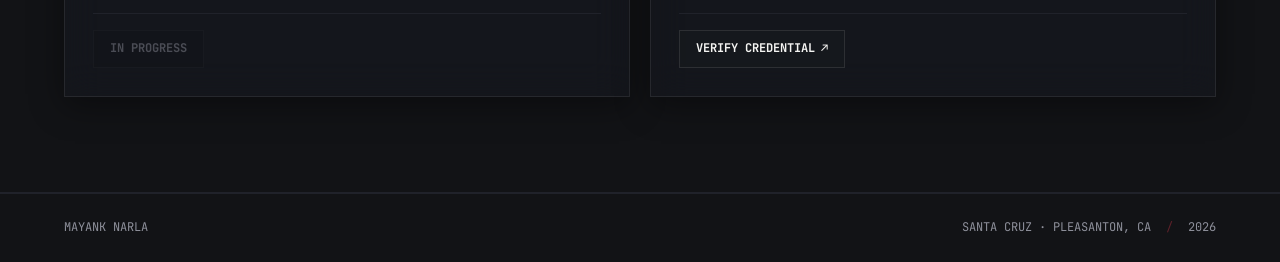
==== commit 1b765f20: "style(about): simplify section header to background" ====
--- a/about.html
+++ b/about.html
@@ -3,6 +3,9 @@
 <head>
   <meta charset="UTF-8">
   <meta name="viewport" content="width=device-width, initial-scale=1.0">
+  <meta http-equiv="Cache-Control" content="no-cache, no-store, must-revalidate">
+  <meta http-equiv="Pragma" content="no-cache">
+  <meta http-equiv="Expires" content="0">
   <title>About — Mayank Narla</title>
   <meta name="description" content="Background, engineering experience, and technical skills of Mayank Narla. UC Santa Cruz Computer Science researcher building neurosymbolic AI and systems.">
   <meta name="theme-color" content="#121316">
@@ -11,7 +14,7 @@
   <link rel="preconnect" href="https://fonts.gstatic.com" crossorigin>
   <link href="https://fonts.googleapis.com/css2?family=Barlow+Condensed:ital,wght@0,600;0,700;0,800;0,900;1,700;1,800&family=Chivo:wght@300;400;500;600;700&family=JetBrains+Mono:wght@400;500;600;700&display=swap" rel="stylesheet">
   
-  <link rel="stylesheet" href="css/main.css">
+  <link rel="stylesheet" href="css/main.css?v=20260904">
 </head>
 <body class="telemetry-theme">
   <!-- Custom Kinetic Cursor -->
@@ -55,7 +58,7 @@
     <section class="section hero-section">
       <div class="container">
         <div class="section-meta">
-          <span class="section-category">BACKGROUND & PHILOSOPHY</span>
+          <span class="section-category">BACKGROUND</span>
         </div>
         <h1 class="section-title">ABOUT ME</h1>
         <p class="hero-statement" style="max-width: 800px; margin-top: 16px;">
@@ -382,6 +385,49 @@
     </div>
   </footer>
 
+  <!-- Floating Mobile Navigation Dock -->
+  <nav class="mobile-dock" aria-label="Mobile Navigation Dock">
+    <div class="dock-pill">
+      <a href="index.html" class="dock-link" aria-label="Home">
+        <svg class="dock-icon" width="20" height="20" viewBox="0 0 24 24" fill="none" stroke="currentColor" stroke-width="1.8" stroke-linecap="round" stroke-linejoin="round" aria-hidden="true">
+          <path d="M3 9.5L12 3l9 6.5V20a1.5 1.5 0 0 1-1.5 1.5H4.5A1.5 1.5 0 0 1 3 20V9.5z"/>
+          <polyline points="9 21.5 9 12 15 12 15 21.5"/>
+        </svg>
+        <span class="dock-label">HOME</span>
+      </a>
+      <a href="about.html" class="dock-link active" aria-label="About">
+        <svg class="dock-icon" width="20" height="20" viewBox="0 0 24 24" fill="none" stroke="currentColor" stroke-width="1.8" stroke-linecap="round" stroke-linejoin="round" aria-hidden="true">
+          <path d="M20 21v-2a4 4 0 0 0-4-4H8a4 4 0 0 0-4 4v2"/>
+          <circle cx="12" cy="7" r="4"/>
+        </svg>
+        <span class="dock-label">ABOUT</span>
+      </a>
+      <a href="projects.html" class="dock-link" aria-label="Projects">
+        <svg class="dock-icon" width="20" height="20" viewBox="0 0 24 24" fill="none" stroke="currentColor" stroke-width="1.8" stroke-linecap="round" stroke-linejoin="round" aria-hidden="true">
+          <rect x="2" y="7" width="20" height="14" rx="2" ry="2"/>
+          <path d="M16 21V5a2 2 0 0 0-2-2h-4a2 2 0 0 0-2 2v16"/>
+        </svg>
+        <span class="dock-label">PROJECTS</span>
+      </a>
+      <a href="resume.html" class="dock-link" aria-label="Resume">
+        <svg class="dock-icon" width="20" height="20" viewBox="0 0 24 24" fill="none" stroke="currentColor" stroke-width="1.8" stroke-linecap="round" stroke-linejoin="round" aria-hidden="true">
+          <path d="M14 2H6a2 2 0 0 0-2 2v16a2 2 0 0 0 2 2h12a2 2 0 0 0 2-2V8z"/>
+          <polyline points="14 2 14 8 20 8"/>
+          <line x1="16" y1="13" x2="8" y2="13"/>
+          <line x1="16" y1="17" x2="8" y2="17"/>
+        </svg>
+        <span class="dock-label">RESUME</span>
+      </a>
+      <a href="contact.html" class="dock-link" aria-label="Contact">
+        <svg class="dock-icon" width="20" height="20" viewBox="0 0 24 24" fill="none" stroke="currentColor" stroke-width="1.8" stroke-linecap="round" stroke-linejoin="round" aria-hidden="true">
+          <rect x="2" y="4" width="20" height="16" rx="2"/>
+          <path d="m22 7-8.97 5.7a1.94 1.94 0 0 1-2.06 0L2 7"/>
+        </svg>
+        <span class="dock-label">CONTACT</span>
+      </a>
+    </div>
+  </nav>
+
   <script type="module" src="js/main.js"></script>
 </body>
 </html>
--- a/css/main.css
+++ b/css/main.css
@@ -1,11 +1,1725 @@
 /* ==========================================================================
-   MAIN STYLESHEET ENTRY POINT
-   Aggregates modular subsystems
+   DESIGN TOKENS & VARIABLES
    ========================================================================== */
 
-@import url('variables.css');
-@import url('base.css');
-@import url('hud.css');
-@import url('components.css');
-@import url('sections.css');
-@import url('responsive.css');
+:root {
+  /* Color Story */
+  --bg-canvas: #121316;
+  --bg-card: #18191E;
+  --bg-surface: #1E2027;
+  --bg-surface-hover: #242731;
+  --bg-glass: rgba(18, 19, 23, 0.82);
+  --bg-glass-card: rgba(24, 25, 31, 0.65);
+  
+  /* Borders */
+  --border-subtle: #20222A;
+  --border-card: #282A34;
+  --border-highlight: #3D4150;
+  --border-glass: rgba(255, 255, 255, 0.08);
+
+  /* Shadows */
+  --shadow-card-hover: 0 16px 32px rgba(0, 0, 0, 0.4);
+  --shadow-card-glass: 0 8px 32px rgba(0, 0, 0, 0.4);
+
+  /* Primary Accent: Deep Oxblood Burgundy Swatch (#5E212A) */
+  --accent: #5E212A;
+  --accent-hover: #752B36;
+  --accent-dim: rgba(94, 33, 42, 0.25);
+  --accent-glow: rgba(94, 33, 42, 0.45);
+  --accent-line: rgba(94, 33, 42, 0.8);
+
+  /* Status Colors */
+  --color-status-active: #10B981;
+  --color-status-active-glow: rgba(16, 185, 129, 0.3);
+
+  /* Typography Colors (WCAG AA Compliant: contrast >= 4.5:1 on #121316) */
+  --text-headline: #F4F4F2;
+  --text-body: #9E9EA4;
+  --text-muted: #8E909B;
+  --text-accent: #D97784;
+  --text-inverse: #FFFFFF;
+
+  /* Typography Scale */
+  --text-2xs: 0.7rem;
+  --text-xs: 0.75rem;
+  --text-sm: 0.85rem;
+  --text-base: 1rem;
+  --text-md: 1.15rem;
+  --text-lg: 1.25rem;
+  --text-xl: 1.8rem;
+  --text-2xl: 2.2rem;
+  --text-display-metric: 3.5rem;
+  --text-display-section: clamp(2.5rem, 5vw, 4rem);
+  --text-display-hero: clamp(4.5rem, 9vw, 8rem);
+  --text-display-contact: clamp(2.2rem, 4.5vw, 3.8rem);
+
+  /* Typography Fonts */
+  --font-display: 'Barlow Condensed', -apple-system, BlinkMacSystemFont, sans-serif;
+  --font-body: 'Chivo', -apple-system, BlinkMacSystemFont, sans-serif;
+  --font-mono: 'JetBrains Mono', monospace;
+
+  /* Easing Physics */
+  --ease-snap: cubic-bezier(0.16, 1, 0.3, 1);
+  --transition-fast: 120ms var(--ease-snap);
+  --transition-normal: 220ms var(--ease-snap);
+}
+/* ==========================================================================
+   BASE RESETS & GLOBAL STYLES
+   ========================================================================== */
+
+*, *::before, *::after {
+  box-sizing: border-box;
+  margin: 0;
+  padding: 0;
+}
+
+html {
+  scroll-behavior: smooth;
+  font-size: 16px;
+  background-color: var(--bg-canvas);
+  color: var(--text-body);
+}
+
+body {
+  font-family: var(--font-body);
+  line-height: 1.6;
+  background-color: var(--bg-canvas);
+  color: var(--text-body);
+  -webkit-font-smoothing: antialiased;
+  -moz-osx-font-smoothing: grayscale;
+  overflow-x: hidden;
+  position: relative;
+  transition: opacity 140ms ease;
+  min-height: 100vh;
+}
+
+/* Ambient Depth Atmosphere (visible through frosted glass cards) */
+body::before {
+  content: '';
+  position: fixed;
+  top: 0;
+  left: 0;
+  width: 100vw;
+  height: 100vh;
+  pointer-events: none;
+  z-index: 0;
+  background-image: 
+    radial-gradient(circle at 14% 16%, rgba(94, 33, 42, 0.18) 0%, transparent 40%),
+    radial-gradient(circle at 86% 32%, rgba(94, 33, 42, 0.12) 0%, transparent 45%),
+    radial-gradient(circle at 50% 88%, rgba(94, 33, 42, 0.15) 0%, transparent 42%);
+}
+
+body.page-transitioning {
+  opacity: 0;
+}
+
+a {
+  color: inherit;
+  text-decoration: none;
+}
+
+button {
+  font-family: inherit;
+  cursor: pointer;
+  border: none;
+  background: none;
+}
+
+/* Custom Kinetic Cursor */
+.cursor-tracker {
+  position: fixed;
+  top: 0;
+  left: 0;
+  pointer-events: none;
+  z-index: 9999;
+  display: flex;
+  align-items: center;
+  gap: 6px;
+  transform: translate(-50%, -50%);
+  transition: transform 60ms linear, opacity 200ms ease;
+  mix-blend-mode: difference;
+}
+
+.cursor-crosshair {
+  font-family: var(--font-mono);
+  color: var(--text-inverse);
+  font-size: var(--text-base);
+  line-height: 1;
+}
+
+.cursor-label {
+  font-family: var(--font-mono);
+  font-size: var(--text-2xs);
+  color: var(--accent);
+  letter-spacing: 0.05em;
+}
+
+/* Container */
+.container {
+  width: 100%;
+  max-width: 1200px;
+  margin: 0 auto;
+  padding: 0 24px;
+  position: relative;
+  z-index: 1;
+}
+
+/* Toast */
+.toast {
+  position: fixed;
+  bottom: 32px;
+  right: 32px;
+  background: var(--accent);
+  color: var(--text-inverse);
+  font-family: var(--font-mono);
+  font-size: var(--text-sm);
+  font-weight: 700;
+  padding: 12px 24px;
+  z-index: 10000;
+  opacity: 0;
+  transform: translateY(20px);
+  pointer-events: none;
+  transition: all var(--transition-normal);
+}
+
+.toast.show {
+  opacity: 1;
+  transform: translateY(0);
+}
+/* ==========================================================================
+   TELEMETRY HUD HEADER & FOOTER
+   ========================================================================== */
+
+.telemetry-hud {
+  position: fixed;
+  top: 0;
+  left: 0;
+  width: 100%;
+  z-index: 100;
+  background: rgba(18, 19, 23, 0.68);
+  backdrop-filter: blur(20px) saturate(180%);
+  -webkit-backdrop-filter: blur(20px) saturate(180%);
+  border-bottom: 1px solid rgba(255, 255, 255, 0.08);
+}
+
+/* GPU-accelerated transform progress line to eliminate layout thrash */
+.hud-progress-line {
+  position: absolute;
+  top: 0;
+  left: 0;
+  height: 2px;
+  width: 100%;
+  background: var(--accent);
+  box-shadow: 0 0 10px var(--accent);
+  transform: scaleX(0);
+  transform-origin: left center;
+  transition: transform 60ms linear;
+  will-change: transform;
+}
+
+.hud-container {
+  max-width: 1280px;
+  margin: 0 auto;
+  padding: 12px 24px;
+  display: flex;
+  align-items: center;
+  justify-content: space-between;
+  gap: 20px;
+}
+
+.hud-left {
+  display: flex;
+  align-items: center;
+  gap: 16px;
+}
+
+.hud-brand {
+  display: flex;
+  align-items: center;
+  gap: 10px;
+  font-family: var(--font-display);
+  font-weight: 800;
+  font-size: var(--text-lg);
+  letter-spacing: 0.04em;
+  color: var(--text-headline);
+}
+
+.hud-callsign {
+  font-family: var(--font-mono);
+  font-size: var(--text-xs);
+  color: var(--accent);
+  padding: 2px 6px;
+  background: var(--accent-dim);
+  border: 1px solid var(--accent-line);
+}
+
+.hud-status-badge {
+  display: flex;
+  align-items: center;
+  gap: 8px;
+  padding: 4px 10px;
+  background: var(--bg-surface);
+  border: 1px solid var(--border-card);
+  font-family: var(--font-mono);
+  font-size: var(--text-2xs);
+  color: var(--text-muted);
+}
+
+.status-dot {
+  width: 6px;
+  height: 6px;
+  background: var(--color-status-active);
+  border-radius: 50%;
+  box-shadow: 0 0 8px var(--color-status-active-glow);
+  animation: pulse-green 2s infinite ease-in-out;
+}
+
+@keyframes pulse-green {
+  0%, 100% { opacity: 1; transform: scale(1); }
+  50% { opacity: 0.4; transform: scale(0.85); }
+}
+
+.hud-nav {
+  display: flex;
+  align-items: center;
+  gap: 24px;
+}
+
+.hud-link {
+  font-family: var(--font-mono);
+  font-size: var(--text-sm);
+  color: var(--text-body);
+  transition: color var(--transition-fast);
+  display: flex;
+  align-items: center;
+  gap: 6px;
+}
+
+.hud-num {
+  color: var(--accent);
+  font-weight: 700;
+}
+
+.hud-link:hover {
+  color: var(--text-headline);
+}
+
+.hud-link.active {
+  color: var(--accent);
+  font-weight: 700;
+  position: relative;
+}
+
+.hud-link.active::after {
+  content: '';
+  position: absolute;
+  bottom: -4px;
+  left: 0;
+  width: 100%;
+  height: 2px;
+  background: var(--accent);
+}
+
+.hud-right {
+  display: flex;
+  align-items: center;
+  gap: 14px;
+}
+
+.hud-telemetry-pill {
+  display: flex;
+  align-items: center;
+  gap: 6px;
+  font-family: var(--font-mono);
+  font-size: var(--text-xs);
+  padding: 4px 10px;
+  background: var(--bg-surface);
+  border: 1px solid var(--border-card);
+}
+
+.telemetry-label {
+  color: var(--text-muted);
+}
+
+.telemetry-val {
+  color: var(--text-headline);
+  font-weight: 600;
+}
+
+.telemetry-time {
+  color: var(--accent);
+  font-weight: 700;
+}
+
+.hud-cta-btn {
+  font-family: var(--font-mono);
+  font-size: var(--text-xs);
+  font-weight: 700;
+  padding: 6px 14px;
+  background: var(--accent);
+  color: var(--text-inverse);
+  border: 1px solid var(--accent);
+  transition: all var(--transition-fast);
+  display: flex;
+  align-items: center;
+  gap: 4px;
+}
+
+.hud-cta-btn:hover {
+  background: var(--accent-hover);
+  box-shadow: 0 0 14px var(--accent-glow);
+}
+
+/* Footer HUD */
+.hud-footer {
+  background: var(--bg-canvas);
+  border-top: 1px solid var(--border-subtle);
+  padding: 24px 0;
+  font-family: var(--font-mono);
+  font-size: var(--text-xs);
+  color: var(--text-muted);
+}
+
+.footer-content {
+  display: flex;
+  justify-content: space-between;
+  align-items: center;
+  flex-wrap: wrap;
+  gap: 16px;
+}
+
+.footer-sep {
+  color: var(--accent);
+  margin: 0 8px;
+}
+
+/* ==========================================================================
+   MOBILE FLOATING NAVIGATION DOCK
+   Native-app style thumb dock pinned to bottom of mobile viewports
+   ========================================================================== */
+
+.mobile-dock {
+  display: none;
+}
+
+.dock-pill {
+  display: flex;
+  align-items: center;
+  justify-content: space-around;
+  width: 100%;
+  max-width: 440px;
+  background: rgba(18, 19, 23, 0.92);
+  backdrop-filter: blur(24px) saturate(190%);
+  -webkit-backdrop-filter: blur(24px) saturate(190%);
+  border: 1px solid rgba(255, 255, 255, 0.12);
+  border-radius: 40px;
+  padding: 5px 6px;
+  box-shadow: 0 14px 36px rgba(0, 0, 0, 0.7), 0 0 1px rgba(255, 255, 255, 0.2);
+  gap: 3px;
+}
+
+.dock-link {
+  display: flex;
+  flex-direction: column;
+  align-items: center;
+  justify-content: center;
+  flex: 1;
+  min-height: 48px;
+  padding: 6px 3px;
+  border-radius: 20px;
+  text-decoration: none;
+  color: var(--text-muted);
+  font-family: var(--font-mono);
+  font-size: 9px;
+  font-weight: 600;
+  letter-spacing: 0.04em;
+  white-space: nowrap;
+  gap: 4px;
+  transition: all var(--transition-fast);
+  touch-action: manipulation;
+  -webkit-tap-highlight-color: transparent;
+  position: relative;
+}
+
+.dock-icon {
+  width: 20px;
+  height: 20px;
+  max-width: 20px;
+  max-height: 20px;
+  flex-shrink: 0;
+  stroke: currentColor;
+  stroke-width: 1.8;
+  fill: none;
+  transition: stroke var(--transition-fast), transform var(--transition-fast);
+}
+
+.dock-link:hover,
+.dock-link:focus-visible {
+  color: var(--text-headline);
+  background: rgba(255, 255, 255, 0.05);
+}
+
+.dock-link:active {
+  transform: scale(0.92);
+}
+
+/* Active State with crimson accent glow */
+.dock-link.active {
+  color: var(--text-headline);
+  background: linear-gradient(180deg, rgba(94, 33, 42, 0.5) 0%, rgba(94, 33, 42, 0.2) 100%);
+  border: 1px solid rgba(94, 33, 42, 0.7);
+  box-shadow: 0 0 14px rgba(94, 33, 42, 0.35);
+}
+
+.dock-link.active .dock-icon {
+  stroke: var(--accent);
+  color: var(--accent);
+  filter: drop-shadow(0 0 6px var(--accent-glow));
+}
+
+.dock-link.active .dock-label {
+  color: var(--text-headline);
+  font-weight: 700;
+}
+
+.dock-link.active::after {
+  content: '';
+  position: absolute;
+  top: 4px;
+  width: 4px;
+  height: 4px;
+  background: var(--accent);
+  border-radius: 50%;
+  box-shadow: 0 0 6px var(--accent);
+}
+
+@media (max-width: 768px) {
+  .mobile-dock {
+    display: flex;
+    position: fixed;
+    bottom: calc(12px + env(safe-area-inset-bottom, 0px));
+    left: 0;
+    right: 0;
+    justify-content: center;
+    align-items: center;
+    z-index: 1000;
+    padding: 0 12px;
+    pointer-events: none;
+  }
+
+  .dock-pill {
+    pointer-events: auto;
+  }
+}
+
+
+/* ==========================================================================
+   BUTTONS, CARDS & UI COMPONENTS
+   ========================================================================== */
+
+/* Buttons */
+.btn {
+  display: inline-flex;
+  align-items: center;
+  justify-content: center;
+  gap: 8px;
+  padding: 12px 24px;
+  font-family: var(--font-mono);
+  font-size: var(--text-sm);
+  font-weight: 700;
+  letter-spacing: 0.03em;
+  border-radius: 0;
+  transition: all var(--transition-fast);
+}
+
+.btn-primary {
+  background: var(--accent);
+  color: var(--text-inverse);
+  border: 1px solid var(--accent);
+}
+
+.btn-primary:hover {
+  background: var(--accent-hover);
+  box-shadow: 0 0 16px var(--accent-glow);
+  transform: translateY(-1px);
+}
+
+.btn-secondary {
+  background: rgba(24, 25, 31, 0.6);
+  backdrop-filter: blur(12px);
+  -webkit-backdrop-filter: blur(12px);
+  color: var(--text-headline);
+  border: 1px solid rgba(255, 255, 255, 0.1);
+}
+
+.btn-secondary:hover {
+  background: rgba(34, 36, 45, 0.8);
+  border-color: rgba(94, 33, 42, 0.6);
+  color: var(--text-inverse);
+  transform: translateY(-1px);
+  box-shadow: 0 0 16px rgba(94, 33, 42, 0.25);
+}
+
+.btn-sm {
+  padding: 8px 16px;
+  font-size: var(--text-xs);
+}
+
+.btn-arrow {
+  transition: transform var(--transition-fast);
+}
+
+.btn:hover .btn-arrow {
+  transform: translateX(3px);
+}
+
+.metric-card {
+  background: rgba(24, 25, 31, 0.55);
+  backdrop-filter: blur(16px) saturate(180%);
+  -webkit-backdrop-filter: blur(16px) saturate(180%);
+  border: 1px solid rgba(255, 255, 255, 0.08);
+  padding: 22px 24px;
+  transition: all var(--transition-normal);
+  position: relative;
+  overflow: hidden;
+  box-shadow: var(--shadow-card-glass);
+}
+
+.metric-card:hover {
+  background: rgba(30, 32, 40, 0.72);
+  border-color: rgba(94, 33, 42, 0.6);
+  transform: translateX(4px);
+  box-shadow: var(--shadow-card-hover);
+}
+
+/* Primary Metric: Technical top boundary accent rather than generic AI side-tab */
+.metric-primary {
+  border-top: 2px solid var(--accent);
+  background: linear-gradient(135deg, rgba(24, 25, 31, 0.6) 0%, rgba(94, 33, 42, 0.15) 100%);
+}
+
+.metric-header {
+  display: flex;
+  align-items: center;
+  justify-content: space-between;
+  margin-bottom: 8px;
+}
+
+.metric-code {
+  font-family: var(--font-mono);
+  font-size: var(--text-2xs);
+  color: var(--accent);
+  font-weight: 700;
+}
+
+.metric-tag {
+  font-family: var(--font-mono);
+  font-size: var(--text-2xs);
+  color: var(--text-muted);
+  text-transform: uppercase;
+}
+
+.metric-focus-title {
+  font-family: var(--font-body);
+  font-size: var(--text-base);
+  font-weight: 600;
+  color: var(--text-headline);
+  margin-bottom: 6px;
+  line-height: 1.3;
+}
+
+.metric-footer {
+  font-size: var(--text-sm);
+  color: var(--text-muted);
+  line-height: 1.5;
+}
+
+/* Kinetic Ticker Band */
+.hero-ticker-band {
+  width: 100%;
+  margin-top: 64px;
+  background: var(--bg-surface);
+  border-top: 1px solid var(--border-subtle);
+  border-bottom: 1px solid var(--border-subtle);
+  padding: 12px 0;
+  overflow: hidden;
+  white-space: nowrap;
+}
+
+.ticker-track {
+  display: inline-flex;
+  gap: 32px;
+  font-family: var(--font-mono);
+  font-size: var(--text-sm);
+  font-weight: 700;
+  color: var(--text-muted);
+  letter-spacing: 0.1em;
+  animation: ticker-slide 30s linear infinite;
+}
+
+.ticker-dot {
+  color: var(--accent);
+}
+
+@keyframes ticker-slide {
+  0% { transform: translateX(0); }
+  100% { transform: translateX(-50%); }
+}
+
+/* Filter Buttons */
+.project-filter-group {
+  display: flex;
+  gap: 8px;
+  flex-wrap: wrap;
+}
+
+.filter-btn {
+  font-family: var(--font-mono);
+  font-size: var(--text-xs);
+  font-weight: 700;
+  padding: 8px 14px;
+  background: rgba(24, 25, 31, 0.6);
+  backdrop-filter: blur(12px);
+  -webkit-backdrop-filter: blur(12px);
+  border: 1px solid rgba(255, 255, 255, 0.08);
+  color: var(--text-muted);
+  transition: all var(--transition-fast);
+}
+
+.filter-btn:hover {
+  background: rgba(32, 34, 44, 0.8);
+  border-color: rgba(255, 255, 255, 0.16);
+  color: var(--text-headline);
+}
+
+.filter-btn.active {
+  background: var(--accent);
+  color: var(--text-inverse);
+  border-color: var(--accent);
+}
+
+/* ==========================================================================
+   Scroll-Triggered Entrance Animations (Hardware-Accelerated)
+   ========================================================================== */
+
+.scroll-reveal {
+  opacity: 0;
+  transform: translateY(24px);
+  transition: opacity 0.5s cubic-bezier(0.16, 1, 0.3, 1),
+              transform 0.5s cubic-bezier(0.16, 1, 0.3, 1);
+  transition-delay: calc(var(--reveal-stagger, 0) * 100ms);
+  will-change: opacity, transform;
+}
+
+.scroll-reveal.is-revealed {
+  opacity: 1;
+  transform: translateY(0);
+}
+
+@media (prefers-reduced-motion: reduce) {
+  .scroll-reveal {
+    opacity: 1 !important;
+    transform: none !important;
+    transition: none !important;
+    will-change: auto !important;
+  }
+}
+/* ==========================================================================
+   PAGE SECTIONS & MODULE LAYOUTS
+   ========================================================================== */
+
+.section {
+  padding: 96px 0;
+  border-bottom: 1px solid var(--border-subtle);
+  position: relative;
+}
+
+.section-header {
+  margin-bottom: 48px;
+}
+
+.section-header-split {
+  display: flex;
+  align-items: flex-end;
+  justify-content: space-between;
+  margin-bottom: 48px;
+  flex-wrap: wrap;
+  gap: 24px;
+}
+
+.section-meta {
+  display: flex;
+  align-items: center;
+  gap: 10px;
+  font-family: var(--font-mono);
+  font-size: var(--text-sm);
+  margin-bottom: 8px;
+}
+
+.section-index {
+  color: var(--accent);
+  font-weight: 700;
+}
+
+.section-category {
+  color: var(--text-muted);
+  letter-spacing: 0.08em;
+}
+
+.section-title {
+  font-family: var(--font-display);
+  font-weight: 700;
+  font-size: var(--text-display-section);
+  line-height: 1.05;
+  color: var(--text-headline);
+  letter-spacing: 0.02em;
+}
+
+/* ==========================================================================
+   HERO SECTION
+   ========================================================================== */
+.hero-section {
+  padding-top: 150px;
+  padding-bottom: 80px;
+  border-bottom: 1px solid var(--border-subtle);
+  position: relative;
+}
+
+.hero-grid {
+  display: grid;
+  grid-template-columns: 1.3fr 0.9fr;
+  gap: 48px;
+  align-items: start;
+}
+
+.hero-badge-tag {
+  display: inline-flex;
+  align-items: center;
+  gap: 10px;
+  padding: 6px 12px;
+  background: var(--bg-card);
+  border: 1px solid var(--border-card);
+  font-family: var(--font-mono);
+  font-size: var(--text-xs);
+  color: var(--text-muted);
+  margin-bottom: 24px;
+}
+
+.tag-accent-marker {
+  width: 6px;
+  height: 6px;
+  background: var(--accent);
+}
+
+.hero-title {
+  font-family: var(--font-display);
+  font-weight: 900;
+  font-size: var(--text-display-hero);
+  line-height: 0.92;
+  letter-spacing: -0.03em;
+  color: var(--text-headline);
+  display: flex;
+  flex-direction: column;
+  margin-bottom: 28px;
+}
+
+.highlight-stroke {
+  color: transparent;
+  -webkit-text-stroke: 2px var(--text-headline);
+  transition: color var(--transition-fast), -webkit-text-stroke var(--transition-fast);
+}
+
+.highlight-stroke:hover {
+  color: var(--accent);
+  -webkit-text-stroke: 2px var(--accent);
+}
+
+.hero-statement {
+  font-size: var(--text-md);
+  line-height: 1.65;
+  color: var(--text-body);
+  max-width: 580px;
+  margin-bottom: 36px;
+}
+
+.hero-statement strong {
+  color: var(--text-headline);
+  font-weight: 600;
+}
+
+.hero-actions {
+  display: flex;
+  align-items: center;
+  gap: 16px;
+  flex-wrap: wrap;
+}
+
+.hero-metrics-column {
+  display: flex;
+  flex-direction: column;
+  gap: 16px;
+}
+
+/* ==========================================================================
+   EXPERIENCE SECTION
+   ========================================================================== */
+.experience-list {
+  display: flex;
+  flex-direction: column;
+  gap: 20px;
+}
+
+.exp-card {
+  background: rgba(24, 25, 31, 0.58);
+  backdrop-filter: blur(18px) saturate(180%);
+  -webkit-backdrop-filter: blur(18px) saturate(180%);
+  border: 1px solid rgba(255, 255, 255, 0.08);
+  padding: 32px;
+  transition: all var(--transition-normal);
+  box-shadow: var(--shadow-card-glass);
+}
+
+.exp-card:hover {
+  background: rgba(30, 32, 40, 0.75);
+  border-color: rgba(94, 33, 42, 0.6);
+  transform: translateY(-2px);
+  box-shadow: var(--shadow-card-hover);
+}
+
+/* Technical top accent border instead of generic AI side-tab stripe */
+.highlight-card {
+  border-top: 2px solid var(--accent);
+  background: linear-gradient(180deg, rgba(94, 33, 42, 0.18) 0%, rgba(24, 25, 31, 0.6) 100%);
+}
+
+.exp-header {
+  display: flex;
+  justify-content: space-between;
+  align-items: flex-start;
+  margin-bottom: 16px;
+  flex-wrap: wrap;
+  gap: 16px;
+}
+
+.exp-tag {
+  font-family: var(--font-mono);
+  font-size: var(--text-2xs);
+  font-weight: 700;
+  color: var(--text-muted);
+  letter-spacing: 0.06em;
+  display: inline-block;
+  margin-bottom: 6px;
+}
+
+.accent-tag {
+  color: var(--accent);
+}
+
+.exp-role {
+  font-family: var(--font-body);
+  font-size: var(--text-lg);
+  font-weight: 600;
+  color: var(--text-headline);
+  line-height: 1.25;
+  margin-bottom: 4px;
+}
+
+.exp-company {
+  font-family: var(--font-body);
+  font-size: var(--text-sm);
+  font-weight: 400;
+  color: var(--text-muted);
+}
+
+.exp-period {
+  text-align: right;
+  font-family: var(--font-mono);
+  font-size: var(--text-sm);
+}
+
+.exp-date {
+  color: var(--accent);
+  font-weight: 700;
+  display: block;
+}
+
+.exp-loc {
+  color: var(--text-muted);
+  font-size: var(--text-2xs);
+}
+
+.exp-human-summary {
+  font-size: var(--text-base);
+  line-height: 1.65;
+  color: var(--text-body);
+  margin-bottom: 20px;
+  max-width: 900px;
+}
+
+.exp-stack {
+  display: flex;
+  flex-wrap: wrap;
+  gap: 8px;
+}
+
+.stack-badge {
+  font-family: var(--font-mono);
+  font-size: var(--text-2xs);
+  padding: 4px 10px;
+  background: var(--bg-surface);
+  border: 1px solid var(--border-card);
+  color: var(--text-muted);
+}
+
+.exp-card:hover .stack-badge {
+  color: var(--text-headline);
+  border-color: var(--border-highlight);
+}
+
+/* ==========================================================================
+   PROJECTS SECTION
+   ========================================================================== */
+.projects-grid {
+  display: grid;
+  grid-template-columns: repeat(3, 1fr);
+  gap: 24px;
+}
+
+.project-card {
+  background: rgba(24, 25, 31, 0.58);
+  backdrop-filter: blur(18px) saturate(180%);
+  -webkit-backdrop-filter: blur(18px) saturate(180%);
+  border: 1px solid rgba(255, 255, 255, 0.08);
+  padding: 32px;
+  display: flex;
+  flex-direction: column;
+  justify-content: space-between;
+  transition: all var(--transition-normal);
+  position: relative;
+  box-shadow: var(--shadow-card-glass);
+}
+
+.project-card:hover {
+  background: rgba(30, 32, 40, 0.75);
+  border-color: rgba(94, 33, 42, 0.6);
+  transform: translateY(-4px);
+  box-shadow: var(--shadow-card-hover);
+}
+
+.project-card-header {
+  display: flex;
+  justify-content: space-between;
+  align-items: center;
+  margin-bottom: 20px;
+}
+
+.project-num-tag {
+  font-family: var(--font-mono);
+  font-size: var(--text-2xs);
+  font-weight: 700;
+  color: var(--accent);
+  letter-spacing: 0.05em;
+}
+
+.project-status-dot {
+  font-family: var(--font-mono);
+  font-size: var(--text-2xs);
+  padding: 2px 8px;
+  background: var(--bg-surface);
+  border: 1px solid var(--border-card);
+  color: var(--color-status-active);
+}
+
+.project-title {
+  font-family: var(--font-body);
+  font-size: var(--text-xl);
+  font-weight: 600;
+  line-height: 1.25;
+  color: var(--text-headline);
+  margin-bottom: 12px;
+}
+
+.project-link {
+  display: inline-flex;
+  align-items: center;
+  gap: 8px;
+  transition: color var(--transition-fast);
+}
+
+.project-link:hover {
+  color: var(--accent);
+}
+
+.card-arrow {
+  font-size: var(--text-md);
+  transition: transform var(--transition-fast);
+}
+
+.project-card:hover .card-arrow {
+  transform: translate(3px, -3px);
+  color: var(--accent);
+}
+
+.project-desc {
+  font-size: var(--text-base);
+  line-height: 1.6;
+  color: var(--text-body);
+  margin-bottom: 24px;
+}
+
+.project-metrics-row {
+  display: grid;
+  grid-template-columns: repeat(2, 1fr);
+  gap: 12px;
+  background: var(--bg-canvas);
+  border: 1px solid var(--border-card);
+  padding: 12px 16px;
+  margin-bottom: 24px;
+}
+
+.p-metric {
+  display: flex;
+  flex-direction: column;
+}
+
+.p-metric-val {
+  font-family: var(--font-mono);
+  font-size: var(--text-md);
+  font-weight: 700;
+  color: var(--text-headline);
+}
+
+.p-metric-lbl {
+  font-family: var(--font-mono);
+  font-size: var(--text-2xs);
+  color: var(--text-muted);
+  text-transform: uppercase;
+}
+
+.project-footer {
+  display: flex;
+  justify-content: space-between;
+  align-items: center;
+  padding-top: 16px;
+  border-top: 1px solid var(--border-subtle);
+  flex-wrap: wrap;
+  gap: 12px;
+}
+
+.project-tech-pills {
+  display: flex;
+  flex-wrap: wrap;
+  gap: 6px;
+}
+
+.project-tech-pills span {
+  font-family: var(--font-mono);
+  font-size: var(--text-2xs);
+  padding: 2px 8px;
+  background: var(--bg-surface);
+  color: var(--text-muted);
+  border: 1px solid var(--border-card);
+}
+
+.project-ext-btn {
+  font-family: var(--font-mono);
+  font-size: var(--text-xs);
+  font-weight: 700;
+  color: var(--text-headline);
+  transition: color var(--transition-fast);
+}
+
+.project-ext-btn:hover {
+  color: var(--accent);
+}
+
+.project-actions-row {
+  display: flex;
+  align-items: center;
+  gap: 12px;
+}
+
+/* Expandable Architecture Drawer */
+.arch-toggle-btn {
+  display: inline-flex;
+  align-items: center;
+  gap: 6px;
+  background: var(--bg-surface);
+  border: 1px solid var(--border-card);
+  color: var(--text-muted);
+  font-family: var(--font-mono);
+  font-size: var(--text-2xs);
+  font-weight: 700;
+  padding: 6px 12px;
+  transition: all var(--transition-fast);
+  cursor: pointer;
+}
+
+.arch-toggle-btn:hover {
+  background: var(--bg-surface-hover);
+  border-color: var(--border-highlight);
+  color: var(--text-headline);
+}
+
+.arch-toggle-btn[aria-expanded="true"] {
+  border-color: var(--accent);
+  color: var(--accent);
+  background: var(--accent-dim);
+}
+
+.arch-toggle-indicator {
+  font-size: var(--text-xs);
+}
+
+.arch-drawer {
+  display: grid;
+  grid-template-rows: 0fr;
+  opacity: 0;
+  transition: grid-template-rows 280ms var(--ease-snap), opacity 200ms ease;
+  width: 100%;
+}
+
+.arch-drawer.open {
+  grid-template-rows: 1fr;
+  opacity: 1;
+}
+
+.arch-diagram-wrap {
+  min-height: 0;
+  overflow: hidden;
+  background: rgba(16, 17, 22, 0.75);
+  backdrop-filter: blur(16px);
+  -webkit-backdrop-filter: blur(16px);
+  border: 1px solid rgba(255, 255, 255, 0.08);
+  padding: 14px;
+  margin-top: 16px;
+}
+
+.arch-header-meta {
+  display: flex;
+  justify-content: space-between;
+  align-items: center;
+  font-family: var(--font-mono);
+  font-size: var(--text-2xs);
+  color: var(--text-muted);
+  margin-bottom: 10px;
+  padding-bottom: 6px;
+  border-bottom: 1px solid var(--border-subtle);
+}
+
+.arch-pipeline-badge {
+  color: var(--color-status-active);
+  font-weight: 700;
+}
+
+.arch-diagram-svg {
+  width: 100%;
+  height: auto;
+  display: block;
+}
+
+/* ==========================================================================
+   TECHNICAL SKILLS MATRIX
+   ========================================================================== */
+.skills-matrix-grid {
+  display: grid;
+  grid-template-columns: repeat(4, 1fr);
+  gap: 20px;
+}
+
+.matrix-card {
+  background: rgba(24, 25, 31, 0.58);
+  backdrop-filter: blur(18px) saturate(180%);
+  -webkit-backdrop-filter: blur(18px) saturate(180%);
+  border: 1px solid rgba(255, 255, 255, 0.08);
+  padding: 28px 24px;
+  transition: all var(--transition-normal);
+  box-shadow: var(--shadow-card-glass);
+}
+
+.matrix-card:hover {
+  background: rgba(30, 32, 40, 0.75);
+  border-color: rgba(94, 33, 42, 0.6);
+  transform: translateY(-2px);
+  box-shadow: var(--shadow-card-hover);
+}
+
+.highlight-matrix {
+  border-top: 2px solid var(--accent);
+  background: linear-gradient(180deg, rgba(94, 33, 42, 0.18) 0%, rgba(24, 25, 31, 0.6) 100%);
+}
+
+.matrix-card-header {
+  display: flex;
+  align-items: center;
+  gap: 10px;
+  margin-bottom: 20px;
+  padding-bottom: 12px;
+  border-bottom: 1px solid var(--border-subtle);
+}
+
+.matrix-icon {
+  font-family: var(--font-mono);
+  font-size: var(--text-xs);
+  font-weight: 700;
+  color: var(--accent);
+}
+
+.matrix-card-header h3 {
+  font-family: var(--font-body);
+  font-size: var(--text-xs);
+  font-weight: 700;
+  color: var(--text-headline);
+  letter-spacing: 0.08em;
+  text-transform: uppercase;
+}
+
+.matrix-list {
+  list-style: none;
+  display: flex;
+  flex-direction: column;
+  gap: 10px;
+}
+
+.matrix-list li {
+  font-size: var(--text-sm);
+  color: var(--text-body);
+  display: flex;
+  align-items: center;
+  justify-content: space-between;
+}
+
+.bullet {
+  color: var(--accent);
+  font-size: var(--text-xs);
+  margin-right: 6px;
+}
+
+.skill-lvl {
+  font-family: var(--font-mono);
+  font-size: var(--text-2xs);
+  color: var(--text-muted);
+  padding: 1px 6px;
+  background: var(--bg-canvas);
+  border: 1px solid var(--border-card);
+}
+
+/* ==========================================================================
+   CREDENTIALS & CERTIFICATIONS SECTION
+   ========================================================================== */
+.credentials-grid {
+  display: grid;
+  grid-template-columns: repeat(2, 1fr);
+  gap: 20px;
+}
+
+.credential-card {
+  background: rgba(24, 25, 31, 0.58);
+  backdrop-filter: blur(18px) saturate(180%);
+  -webkit-backdrop-filter: blur(18px) saturate(180%);
+  border: 1px solid rgba(255, 255, 255, 0.08);
+  padding: 28px;
+  display: flex;
+  flex-direction: column;
+  justify-content: space-between;
+  gap: 18px;
+  transition: all var(--transition-normal);
+  box-shadow: var(--shadow-card-glass);
+}
+
+.credential-card:hover {
+  background: rgba(30, 32, 40, 0.75);
+  border-color: rgba(94, 33, 42, 0.6);
+  transform: translateY(-2px);
+  box-shadow: var(--shadow-card-hover);
+}
+
+.cred-header {
+  display: flex;
+  justify-content: space-between;
+  align-items: flex-start;
+  gap: 16px;
+  flex-wrap: wrap;
+}
+
+.cred-issuer-wrap {
+  display: flex;
+  flex-direction: column;
+  gap: 6px;
+}
+
+.cred-tag {
+  font-family: var(--font-mono);
+  font-size: var(--text-2xs);
+  font-weight: 700;
+  color: var(--text-muted);
+  letter-spacing: 0.06em;
+}
+
+.cred-name {
+  font-family: var(--font-body);
+  font-size: var(--text-lg);
+  font-weight: 600;
+  color: var(--text-headline);
+  line-height: 1.25;
+}
+
+.cred-badge-type {
+  font-family: var(--font-mono);
+  font-size: var(--text-xs);
+  font-weight: 400;
+  color: var(--text-muted);
+  letter-spacing: 0.02em;
+  white-space: nowrap;
+}
+
+.cred-status {
+  display: inline-flex;
+  align-items: center;
+  gap: 6px;
+  font-family: var(--font-mono);
+  font-size: var(--text-2xs);
+  font-weight: 700;
+  letter-spacing: 0.05em;
+  padding: 4px 10px;
+  border: 1px solid rgba(255, 255, 255, 0.08);
+  background: rgba(18, 19, 23, 0.55);
+}
+
+.status-completed {
+  color: var(--color-status-active);
+  border-color: rgba(16, 185, 129, 0.25);
+}
+
+.status-progress {
+  color: #F59E0B;
+  border-color: rgba(245, 158, 11, 0.25);
+}
+
+.status-dot-amber {
+  width: 6px;
+  height: 6px;
+  border-radius: 50%;
+  background: #F59E0B;
+  box-shadow: 0 0 8px rgba(245, 158, 11, 0.4);
+  animation: pulse-glow-amber 2.5s infinite ease-in-out;
+}
+
+@keyframes pulse-glow-amber {
+  0%, 100% { opacity: 1; transform: scale(1); }
+  50% { opacity: 0.5; transform: scale(0.85); }
+}
+
+.cred-desc {
+  font-size: var(--text-sm);
+  line-height: 1.6;
+  color: var(--text-body);
+  flex-grow: 1;
+}
+
+.cred-footer {
+  display: flex;
+  align-items: center;
+  padding-top: 16px;
+  border-top: 1px solid var(--border-subtle);
+}
+
+.cred-verify-btn {
+  font-family: var(--font-mono);
+  font-size: var(--text-xs);
+  font-weight: 700;
+  padding: 8px 16px;
+  background: rgba(24, 25, 31, 0.6);
+  border: 1px solid rgba(255, 255, 255, 0.1);
+  color: var(--text-headline);
+  display: inline-flex;
+  align-items: center;
+  gap: 6px;
+  text-decoration: none;
+  transition: all var(--transition-normal);
+}
+
+.cred-verify-btn:hover:not(.is-disabled) {
+  background: rgba(34, 36, 45, 0.85);
+  border-color: rgba(117, 43, 54, 0.9);
+  color: var(--text-inverse);
+  transform: translateY(-2px);
+  box-shadow: 0 0 16px rgba(94, 33, 42, 0.4);
+}
+
+.cred-verify-btn:hover:not(.is-disabled) .btn-arrow {
+  transform: translate(2px, -2px);
+}
+
+.cred-verify-btn.is-disabled {
+  opacity: 0.45;
+  cursor: not-allowed;
+  pointer-events: none;
+  background: rgba(18, 19, 23, 0.4);
+  border-color: rgba(255, 255, 255, 0.05);
+  color: var(--text-muted);
+}
+
+/* ==========================================================================
+   CONTACT / COMMS SECTION
+   ========================================================================== */
+.contact-box {
+  background: rgba(24, 25, 31, 0.58);
+  backdrop-filter: blur(20px) saturate(180%);
+  -webkit-backdrop-filter: blur(20px) saturate(180%);
+  border: 1px solid rgba(255, 255, 255, 0.08);
+  border-top: 2px solid var(--accent);
+  padding: 64px 48px;
+  position: relative;
+  overflow: hidden;
+  box-shadow: var(--shadow-card-hover);
+}
+
+.contact-header {
+  max-width: 700px;
+  margin-bottom: 48px;
+}
+
+.contact-headline {
+  font-family: var(--font-display);
+  font-weight: 800;
+  font-size: var(--text-display-contact);
+  line-height: 1.05;
+  letter-spacing: -0.01em;
+  color: var(--text-headline);
+  margin-bottom: 16px;
+}
+
+.contact-sub {
+  font-size: var(--text-base);
+  color: var(--text-body);
+  line-height: 1.6;
+}
+
+.contact-actions-grid {
+  display: grid;
+  grid-template-columns: repeat(3, 1fr);
+  gap: 24px;
+}
+
+.contact-channel-card {
+  background: rgba(18, 19, 23, 0.52);
+  backdrop-filter: blur(14px);
+  -webkit-backdrop-filter: blur(14px);
+  border: 1px solid rgba(255, 255, 255, 0.08);
+  padding: 24px;
+  display: flex;
+  flex-direction: column;
+  justify-content: space-between;
+  gap: 16px;
+  transition: all var(--transition-normal);
+}
+
+.contact-channel-card:hover {
+  background: rgba(26, 28, 36, 0.7);
+  border-color: rgba(94, 33, 42, 0.6);
+  transform: translateY(-2px);
+  box-shadow: var(--shadow-card-glass);
+}
+
+.channel-label {
+  font-family: var(--font-mono);
+  font-size: var(--text-2xs);
+  font-weight: 700;
+  color: var(--accent);
+  letter-spacing: 0.06em;
+}
+
+.channel-value {
+  font-family: var(--font-mono);
+  font-size: var(--text-sm);
+  color: var(--text-headline);
+  word-break: break-all;
+}
+
+.channel-links {
+  display: flex;
+  gap: 10px;
+}
+
+.channel-link-btn {
+  font-family: var(--font-mono);
+  font-size: var(--text-xs);
+  font-weight: 700;
+  padding: 8px 16px;
+  background: rgba(24, 25, 31, 0.6);
+  border: 1px solid rgba(255, 255, 255, 0.1);
+  color: var(--text-headline);
+  display: inline-flex;
+  align-items: center;
+  gap: 6px;
+  text-decoration: none;
+  border-radius: 2px;
+  transition: all var(--transition-normal);
+}
+
+.channel-link-btn span {
+  display: inline-block;
+  transition: transform var(--transition-fast);
+}
+
+.channel-link-btn:hover {
+  background: rgba(34, 36, 45, 0.85);
+  border-color: rgba(117, 43, 54, 0.9);
+  color: var(--text-inverse);
+  transform: translateY(-2px);
+  box-shadow: 0 0 16px rgba(94, 33, 42, 0.4);
+}
+
+.channel-link-btn:hover span {
+  transform: translate(2px, -2px);
+}
+
+/* Subtle accent hover for Resume & Copy buttons on Contact page */
+.contact-channel-card .btn-primary {
+  transition: all var(--transition-normal);
+}
+
+.contact-channel-card .btn-primary:hover {
+  background: var(--accent-hover);
+  border-color: rgba(180, 60, 78, 0.8);
+  box-shadow: 0 0 20px rgba(94, 33, 42, 0.55), 0 4px 12px rgba(0, 0, 0, 0.3);
+  transform: translateY(-2px);
+}
+
+.contact-channel-card .btn-secondary {
+  transition: all var(--transition-normal);
+}
+
+.contact-channel-card .btn-secondary:hover {
+  background: rgba(34, 36, 45, 0.85);
+  border-color: rgba(117, 43, 54, 0.8);
+  color: var(--text-inverse);
+  transform: translateY(-2px);
+  box-shadow: 0 0 16px rgba(94, 33, 42, 0.35);
+}
+/* ==========================================================================
+   RESPONSIVE BREAKPOINTS & ACCESSIBILITY
+   ========================================================================== */
+
+@media (max-width: 1024px) {
+  .hero-grid {
+    grid-template-columns: 1fr;
+    gap: 40px;
+  }
+
+  .projects-grid {
+    grid-template-columns: 1fr;
+  }
+  
+  .skills-matrix-grid {
+    grid-template-columns: repeat(2, 1fr);
+  }
+
+  .contact-actions-grid {
+    grid-template-columns: 1fr;
+  }
+}
+
+@media (max-width: 768px) {
+  body {
+    padding-bottom: 74px;
+  }
+
+  .hud-nav, .hud-telemetry-pill {
+    display: none;
+  }
+
+  .toast {
+    bottom: 84px !important;
+  }
+
+  .projects-grid {
+    grid-template-columns: 1fr;
+  }
+
+  .skills-matrix-grid {
+    grid-template-columns: 1fr;
+  }
+
+  .credentials-grid {
+    grid-template-columns: 1fr;
+  }
+
+  .contact-box {
+    padding: 36px 24px;
+  }
+
+  .exp-card,
+  .credential-card {
+    padding: 24px;
+  }
+
+  .exp-period {
+    text-align: left;
+  }
+
+  .cursor-tracker {
+    display: none;
+  }
+
+  /* Accessible Touch Target Sizes (Minimum 44px for touchscreens) */
+  .filter-btn,
+  .btn-sm,
+  .hud-cta-btn,
+  .channel-link-btn,
+  .project-ext-btn,
+  .cred-verify-btn {
+    min-height: 44px;
+    display: inline-flex;
+    align-items: center;
+    justify-content: center;
+    padding: 10px 18px;
+    touch-action: manipulation;
+  }
+
+  .project-footer {
+    gap: 16px;
+  }
+}
+
+@media (max-width: 580px) {
+  .hud-status-badge {
+    display: none;
+  }
+}
+
+/* ==========================================================================
+   Accessibility: Intentional prefers-reduced-motion
+   (Eliminates intense motion while preserving essential state transitions)
+   ========================================================================== */
+@media (prefers-reduced-motion: reduce) {
+  html {
+    scroll-behavior: auto !important;
+  }
+
+  /* Disable disorienting infinite loops & cursor tracking */
+  .ticker-track,
+  .status-dot,
+  .status-dot-amber {
+    animation: none !important;
+  }
+
+  .cursor-tracker {
+    display: none !important;
+  }
+
+  /* Eliminate motion-based translates while retaining accessible state changes (opacity & color) */
+  .btn,
+  .btn-arrow,
+  .metric-card,
+  .exp-card,
+  .credential-card,
+  .project-card,
+  .card-arrow,
+  .matrix-card,
+  .toast {
+    transform: none !important;
+    transition: color 150ms ease, background-color 150ms ease, opacity 150ms ease, border-color 150ms ease !important;
+  }
+}
